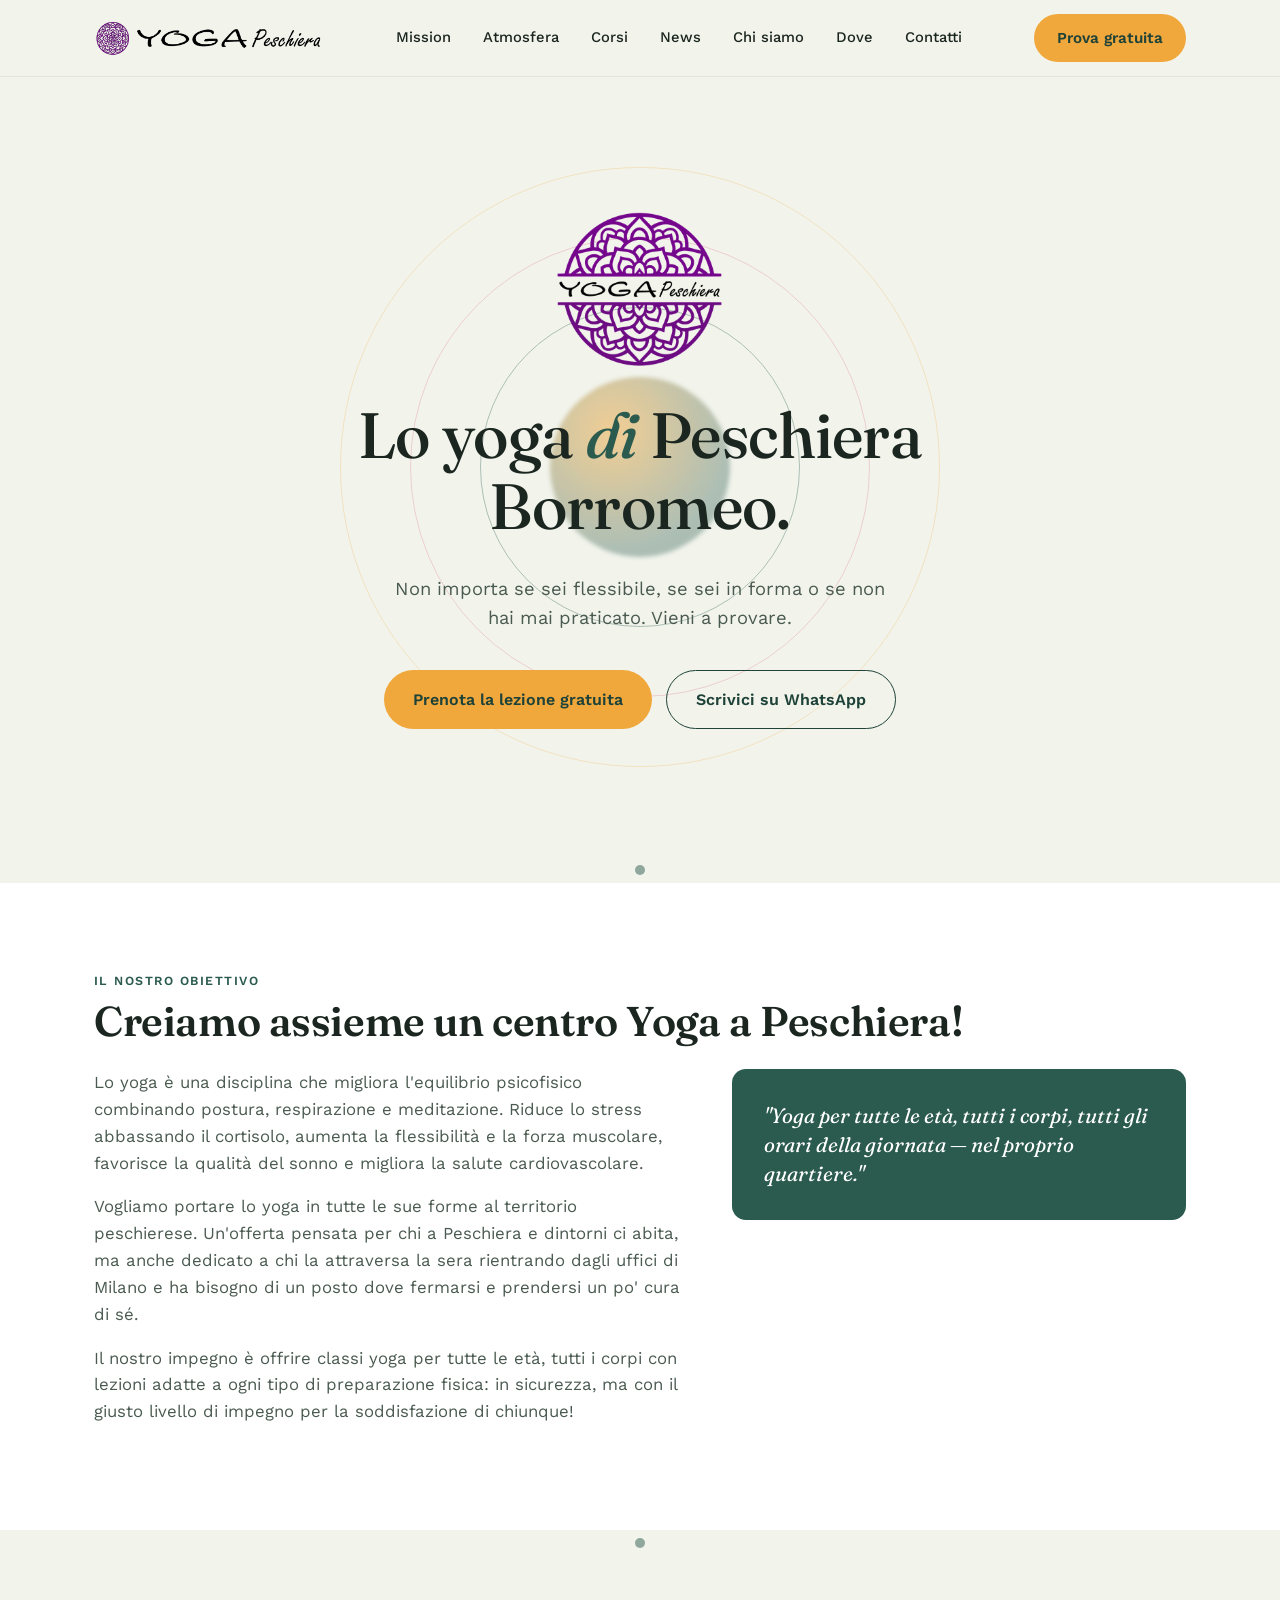
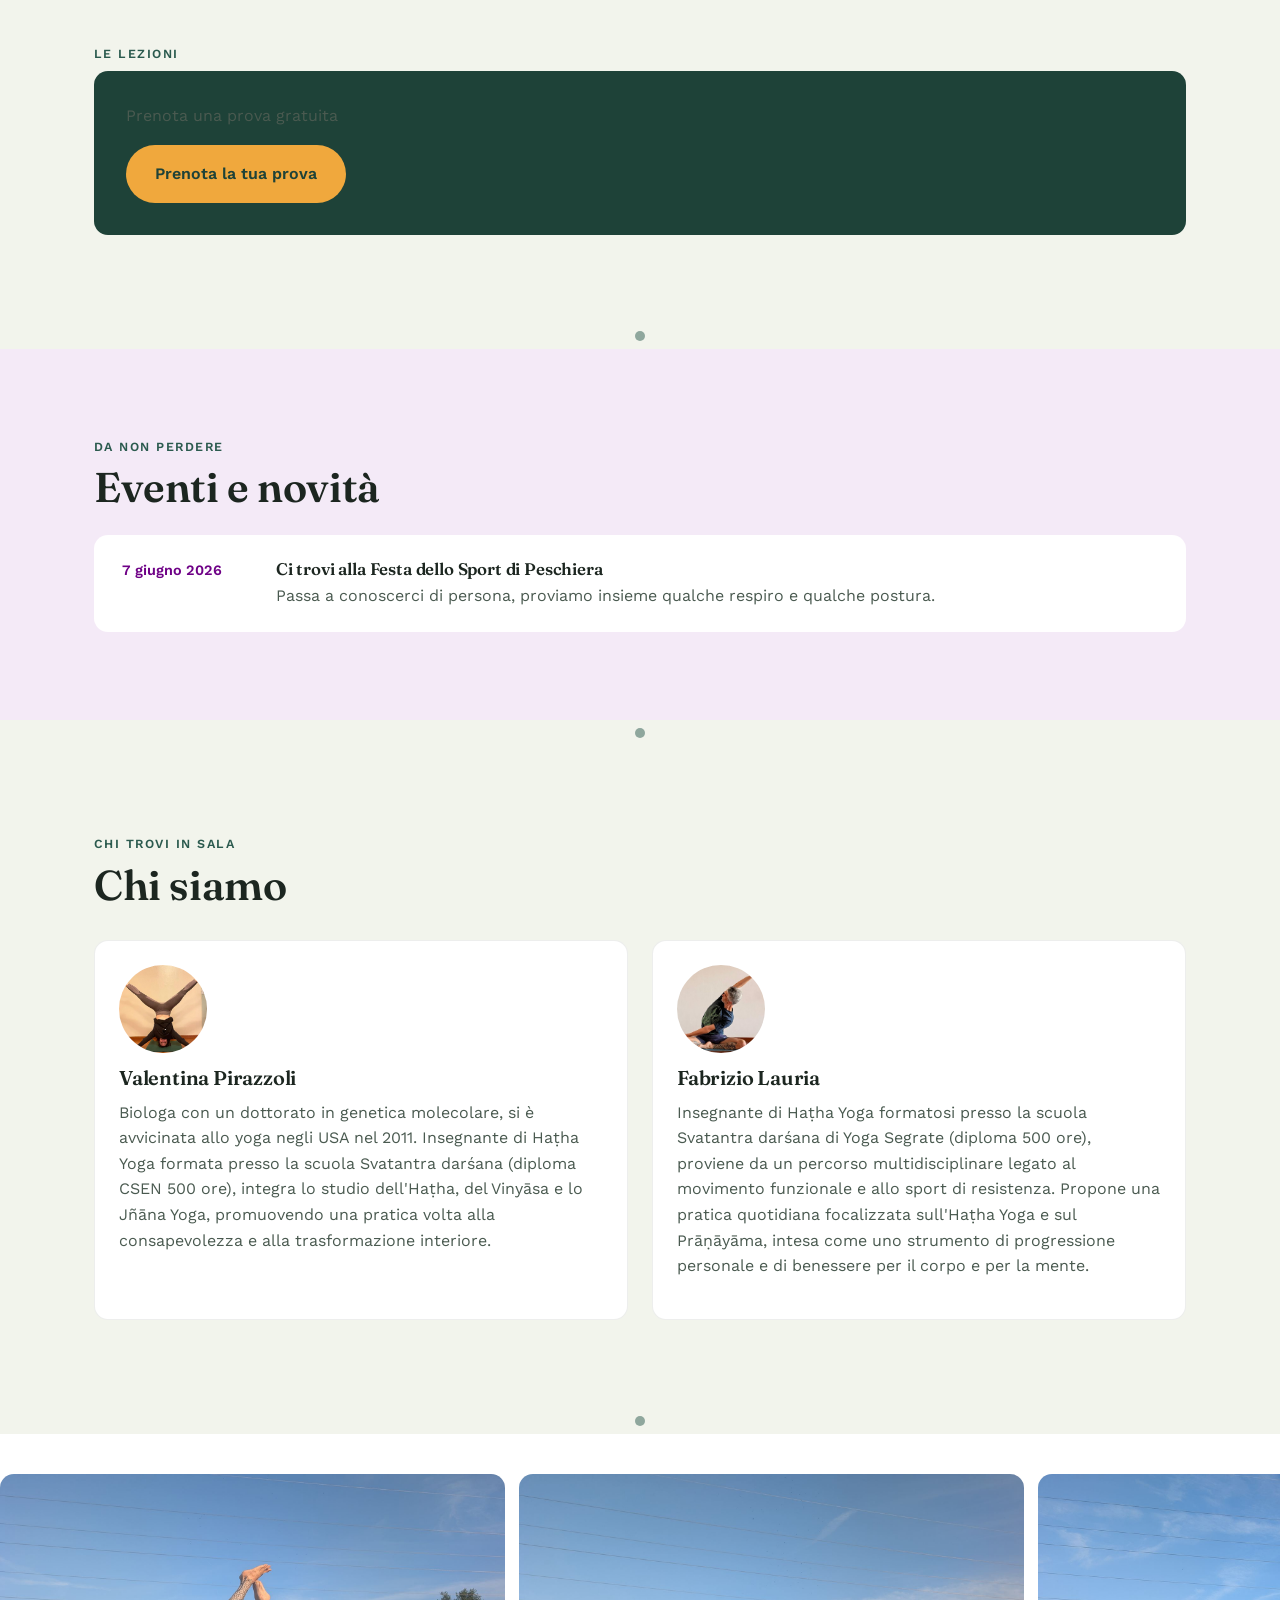
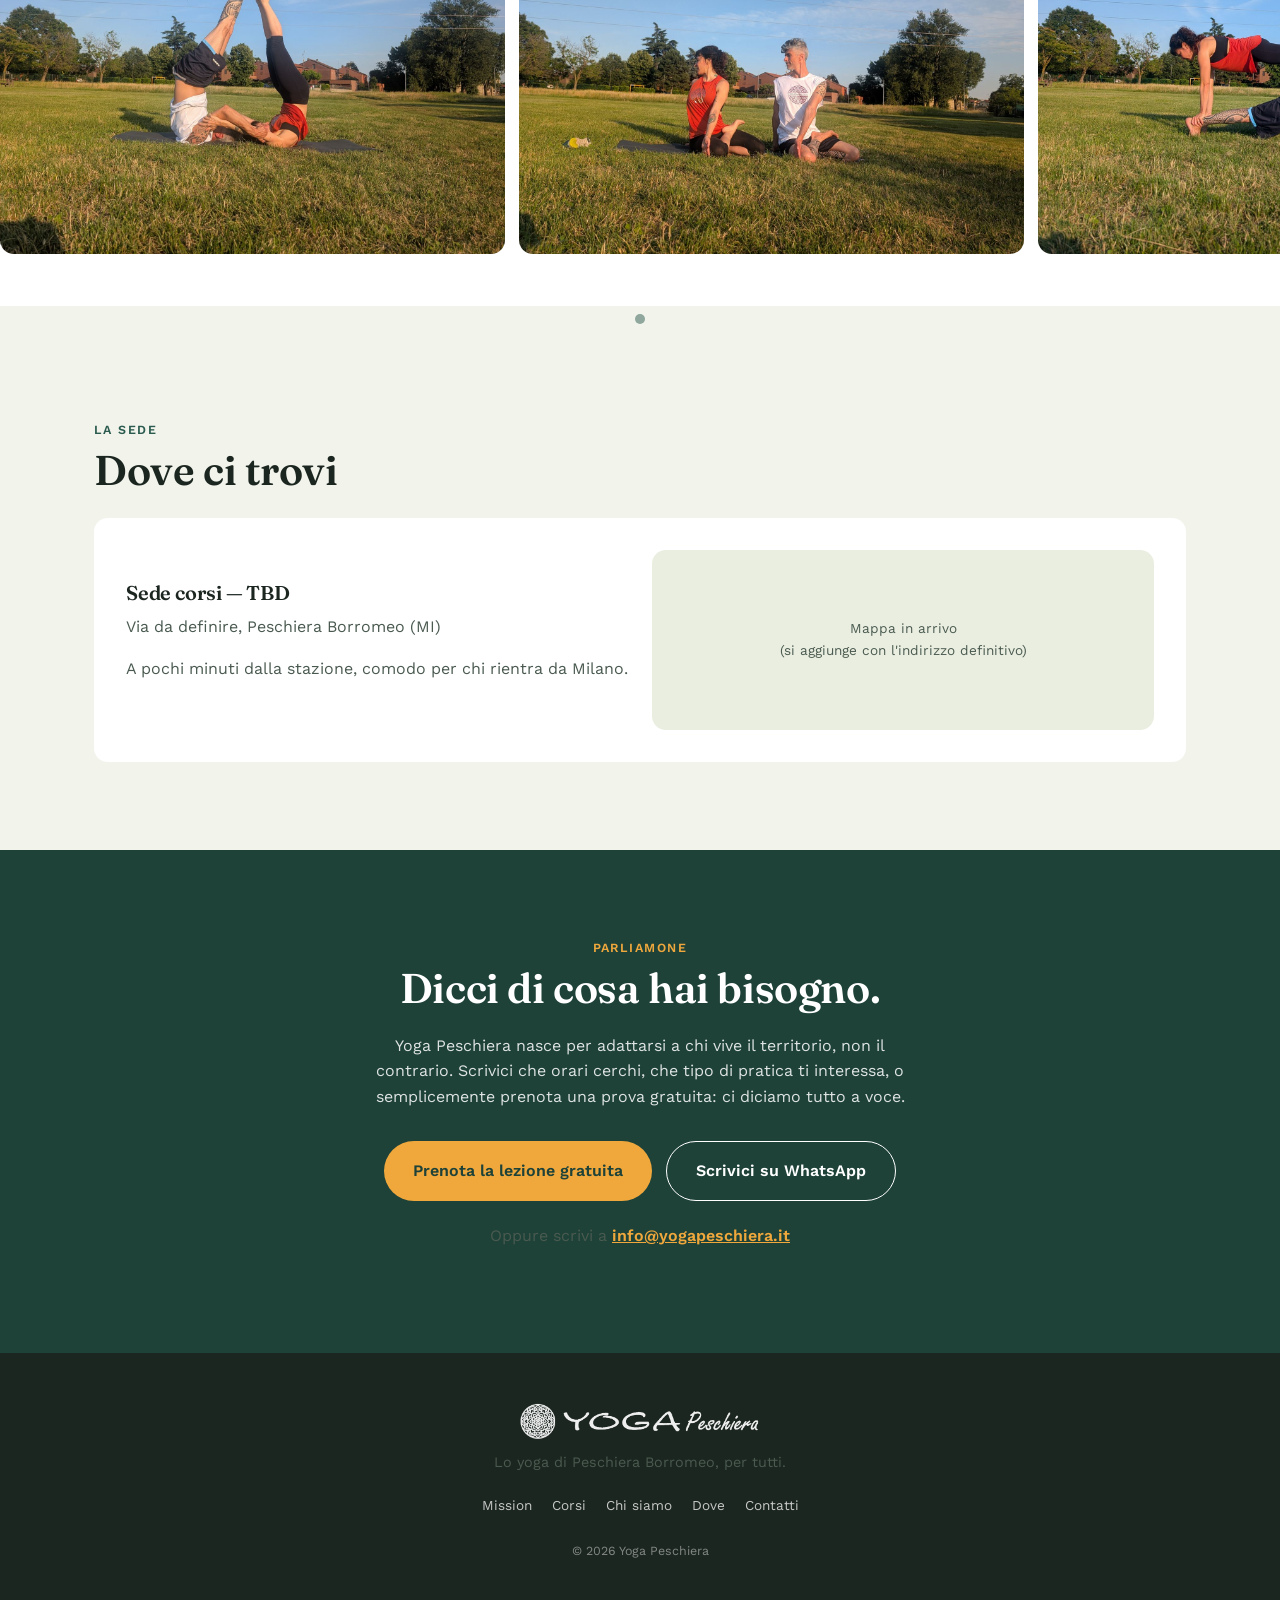
==== index.html @ f90da092 "Update index.html" ====
<!DOCTYPE html>
<html lang="it">
<head>
<meta charset="UTF-8">
<meta name="viewport" content="width=device-width, initial-scale=1.0">
<title>Yoga Peschiera — Lo yoga di Peschiera Borromeo</title>
<meta name="description" content="Corsi di yoga a Peschiera Borromeo per tutti: chi non ha mai praticato, chi rientra da Milano, chi cerca un centro yoga vero nel proprio quartiere.">
<link rel="preconnect" href="https://fonts.googleapis.com">
<link rel="preconnect" href="https://fonts.gstatic.com" crossorigin>
<link href="https://fonts.googleapis.com/css2?family=Fraunces:ital,opsz,wght@0,9..144,300;0,9..144,500;0,9..144,600;1,9..144,500&family=Work+Sans:wght@400;500;600;700&display=swap" rel="stylesheet">
<link rel="stylesheet" href="css/style.css">
<link rel="icon" type="image/png" href="images/brand/logo-mark.png">
</head>
<body>

<a class="skip-link" href="#main">Vai al contenuto</a>

<!-- ============ HEADER (fisso, non riordinabile) ============ -->
<header class="site-header" id="top">
  <div class="header-inner">
    <a href="#top" class="logo">
      <img src="images/brand/logo-orizzontale.png" alt="Yoga Peschiera">
    </a>

    <nav class="main-nav" id="main-nav">
      <a href="#mission">Mission</a>
      <a href="#atmosfera">Atmosfera</a>
      <a href="#corsi">Corsi</a>
      <a href="#news">News</a>
      <a href="#chi-siamo">Chi siamo</a>
      <a href="#dove">Dove</a>
      <a href="#contatti">Contatti</a>
    </nav>

    <div class="header-cta">
      <a href="#contatti" class="btn btn-primary">Prova gratuita</a>
    </div>

    <button class="nav-toggle" id="navToggle" aria-label="Apri il menu" aria-expanded="false">
      <span></span><span></span><span></span>
    </button>
  </div>
</header>

<!--
  Ogni <div class="module" data-section="..."> qui sotto è un blocco
  autonomo. js/main.js legge js/content.js -> sezioni[] e decide
  ORDINE e VISIBILITÀ di questi blocchi. Non serve spostare il codice
  a mano: si modifica solo l'elenco "sezioni" in content.js.
-->
<main id="main">

  <div class="module" data-section="banner">
    <div class="brand-banner">
      <img src="images/brand/logo-orizzontale.png" alt="Yoga Peschiera">
    </div>
  </div>

  <div class="module" data-section="hero">
    <section class="hero">
      <div class="hero-breath" aria-hidden="true">
        <div class="breath-ring ring-1"></div>
        <div class="breath-ring ring-2"></div>
        <div class="breath-ring ring-3"></div>
        <div class="breath-core"></div>
      </div>
      <div class="hero-content">
        <img class="hero-logo" src="images/brand/logo-mark.png" alt="Yoga Peschiera" width="90" height="90">
        <h1>Lo yoga <em>di</em> Peschiera Borromeo.</h1>
        <p class="hero-lead">
          Non importa se sei flessibile, se sei in forma o se non hai mai
          praticato. Vieni a provare.
        </p>
        <div class="hero-actions">
          <a href="#" class="btn btn-primary btn-lg" id="ctaPrenota">Prenota la lezione gratuita</a>
          <a href="#" class="btn btn-ghost btn-lg" id="ctaWhatsapp">Scrivici su WhatsApp</a>
        </div>
      </div>
    </section>
  </div>

  <div class="module" data-section="mission">
    <div class="divider module-divider" aria-hidden="true"><span class="divider-dot"></span></div>
    <section class="mission" id="mission">
      <div class="section-inner">
        <p class="eyebrow">Il nostro obiettivo</p>
        <h2>Creiamo assieme un centro Yoga a Peschiera!</h2>
        <div class="mission-grid">
          <div class="mission-text">
            <p>
              Lo yoga è una disciplina che migliora l'equilibrio psicofisico combinando postura, respirazione e meditazione. Riduce lo stress abbassando il cortisolo, aumenta la flessibilità e la forza muscolare, favorisce la qualità del sonno e migliora la salute cardiovascolare.
            </p>
            <p>
             Vogliamo portare lo yoga in tutte le sue forme al territorio peschierese. Un'offerta pensata per chi a Peschiera e dintorni ci abita, ma anche dedicato a chi la attraversa la sera rientrando dagli uffici di Milano e ha bisogno di un posto dove fermarsi e prendersi un po' cura di sé.
            </p>
            <p>
             Il nostro impegno è offrire classi yoga per tutte le età, tutti i corpi con lezioni adatte a ogni tipo di preparazione fisica: in sicurezza, ma con il giusto livello di impegno per la soddisfazione di chiunque!
            </p>
          </div>
          <div class="mission-highlight">
            <p class="mission-quote">
              "Yoga per tutte le età, tutti i corpi, tutti gli orari della
              giornata — nel proprio quartiere."
            </p>
          </div>
        </div>
      </div>
    </section>
  </div>

  <div class="module" data-section="corsi">
    <div class="divider module-divider" aria-hidden="true"><span class="divider-dot"></span></div>
    <section class="corsi" id="corsi">
      <div class="section-inner">
        <p class="eyebrow">Le lezioni</p>
        <div class="corsi-orari-list" id="corsiBlocchi"><!-- generato da js/main.js --></div>
        <div class="calendario-box">
          <p>Prenota una prova gratuita</p>
          <a href="#" class="btn btn-primary btn-lg" id="ctaPrenota3">Prenota la tua prova</a>
        </div>
      </div>
    </section>
  </div>

  <div class="module" data-section="news">
    <div class="divider module-divider" aria-hidden="true"><span class="divider-dot"></span></div>
    <section class="news" id="news">
      <div class="section-inner">
        <p class="eyebrow">Da non perdere</p>
        <h2>Eventi e novità</h2>
        <div class="news-list" id="newsList"><!-- generato da js/main.js --></div>
      </div>
    </section>
  </div>

  <div class="module" data-section="team">
    <div class="divider module-divider" aria-hidden="true"><span class="divider-dot"></span></div>
    <section class="team" id="chi-siamo">
      <div class="section-inner">
        <p class="eyebrow">Chi trovi in sala</p>
        <h2>Chi siamo</h2>
        <div class="team-grid" id="teamGrid"><!-- generato da js/main.js --></div>
      </div>
    </section>
  </div>

  <div class="module" data-section="atmosfera">
    <div class="divider module-divider" aria-hidden="true"><span class="divider-dot"></span></div>
    <section class="atmosfera" id="atmosfera">
      <div class="atmosfera-scroll">
        <img src="images/gallery/atmosfera-1.jpg" alt="Lezione di yoga di gruppo a Peschiera Borromeo">
        <img src="images/gallery/atmosfera-2.jpg" alt="Praticanti durante una posizione di yoga">
        <img src="images/gallery/atmosfera-3.jpg" alt="Gruppo di yoga durante la pratica">
        <img src="images/gallery/atmosfera-4.jpg" alt="Momento di pratica yoga di gruppo">
        <img src="images/gallery/atmosfera-5.jpg" alt="Lezione di yoga a Peschiera Borromeo">
      </div>
    </section>
  </div>

  <div class="module" data-section="dove">
    <div class="divider module-divider" aria-hidden="true"><span class="divider-dot"></span></div>
    <section class="dove" id="dove">
      <div class="section-inner">
        <p class="eyebrow">La sede</p>
        <h2>Dove ci trovi</h2>
        <div class="dove-box" id="doveBox"><!-- generato da js/main.js --></div>
      </div>
    </section>
  </div>

  <div class="module" data-section="contatti">
    <section class="contatti" id="contatti">
      <div class="section-inner">
        <p class="eyebrow">Parliamone</p>
        <h2>Dicci di cosa hai bisogno.</h2>
        <p class="contatti-lead">
          Yoga Peschiera nasce per adattarsi a chi vive il territorio, non il
          contrario. Scrivici che orari cerchi, che tipo di pratica ti
          interessa, o semplicemente prenota una prova gratuita: ci diciamo
          tutto a voce.
        </p>
        <div class="contatti-actions">
          <a href="#" class="btn btn-primary btn-lg" id="ctaPrenota2">Prenota la lezione gratuita</a>
          <a href="#" class="btn btn-outline btn-lg" id="ctaWhatsapp2">Scrivici su WhatsApp</a>
        </div>
        <p class="contatti-email">
          Oppure scrivi a <a id="ctaEmail" href="#">info@yogapeschiera.it</a>
        </p>
      </div>
    </section>
  </div>

</main>

<!-- ============ FOOTER (fisso, non riordinabile) ============ -->
<footer class="site-footer">
  <div class="footer-inner">
    <p class="footer-logo"><img src="images/brand/logo-orizzontale.png" alt="Yoga Peschiera"></p>
    <p class="footer-tagline">Lo yoga di Peschiera Borromeo, per tutti.</p>
    <nav class="footer-nav">
      <a href="#mission">Mission</a>
      <a href="#corsi">Corsi</a>
      <a href="#chi-siamo">Chi siamo</a>
      <a href="#dove">Dove</a>
      <a href="#contatti">Contatti</a>
    </nav>
    <p class="footer-copy">© <span id="footerYear"></span> Yoga Peschiera</p>
  </div>
</footer>

<script src="js/main.js"></script>
</body>
</html>
---- css/style.css ----
/* ============================================================
   YOGA PESCHIERA — STYLE
   ============================================================ */

:root{
  /* --- colori --- */
  --bg:            #F2F4EC;
  --bg-alt:        #EAEEE0;
  --ink:           #1C2620;
  --ink-soft:      #4A5A50;
  --teal:          #2B5A4E;
  --teal-dark:     #1E4238;
  --marigold:      #F0A83D;
  --marigold-dark: #D6912A;
  --violet:        #6E0086;   /* dal logo ufficiale */
  --violet-soft:   #F4EAF7;   /* tinta pallida per sfondi, non per campiture piene */
  --white:         #FFFFFF;

  /* --- tipografia --- */
  --font-display: "Fraunces", serif;
  --font-body: "Work Sans", system-ui, sans-serif;

  /* --- misure --- */
  --max-w: 1140px;
  --radius: 14px;
  --header-h: 76px;
}

*{ box-sizing: border-box; }
html{ scroll-behavior: smooth; scroll-padding-top: var(--header-h); }

body{
  margin:0;
  background: var(--bg);
  color: var(--ink);
  font-family: var(--font-body);
  font-size: 16px;
  line-height: 1.6;
  -webkit-font-smoothing: antialiased;
}

h1,h2,h3{
  font-family: var(--font-display);
  font-weight: 600;
  line-height: 1.12;
  margin: 0 0 .5em;
  letter-spacing: -0.01em;
}
h1{ font-size: clamp(2.4rem, 6vw, 4rem); font-weight: 500; }
h2{ font-size: clamp(1.8rem, 3.6vw, 2.6rem); }
h3{ font-size: 1.25rem; font-weight: 600; }
em{ font-style: italic; color: var(--teal); }

p{ margin: 0 0 1em; color: var(--ink-soft); }

a{ color: inherit; text-decoration: none; }

.skip-link{
  position:absolute; left:-999px; top:auto;
}
.skip-link:focus{
  left: 12px; top: 12px; background: var(--ink); color: var(--white);
  padding: 8px 14px; border-radius: 8px; z-index: 999;
}

img{ max-width:100%; display:block; }

.eyebrow{
  font-family: var(--font-body);
  text-transform: uppercase;
  letter-spacing: .12em;
  font-size: .78rem;
  font-weight: 600;
  color: var(--teal);
  margin: 0 0 .6em;
}

.section-inner{
  max-width: var(--max-w);
  margin: 0 auto;
  padding: 88px 24px;
}

/* ---------- BOTTONI ---------- */
.btn{
  display:inline-flex;
  align-items:center;
  justify-content:center;
  gap:.5em;
  padding: .8em 1.5em;
  border-radius: 999px;
  font-weight: 600;
  font-size: .95rem;
  transition: transform .15s ease, box-shadow .15s ease, background .15s ease, color .15s ease;
  white-space: nowrap;
}
.btn:focus-visible{
  outline: 3px solid var(--teal);
  outline-offset: 2px;
}
.btn-primary{
  background: var(--marigold);
  color: var(--teal-dark);
}
.btn-primary:hover{ background: var(--marigold-dark); transform: translateY(-1px); }
.btn-ghost{
  background: transparent;
  color: var(--teal-dark);
  border: 1.5px solid var(--teal-dark);
}
.btn-ghost:hover{ background: var(--teal-dark); color: var(--white); }
.btn-outline{
  background: transparent;
  color: var(--white);
  border: 1.5px solid var(--white);
}
.btn-outline:hover{ background: var(--white); color: var(--teal-dark); }
.btn-lg{ padding: 1em 1.8em; font-size: 1rem; }

/* ---------- HEADER ---------- */
.site-header{
  position: sticky;
  top: 0;
  z-index: 100;
  background: rgba(242,244,236,0.9);
  backdrop-filter: blur(8px);
  border-bottom: 1px solid rgba(28,38,32,0.08);
}
.header-inner{
  max-width: var(--max-w);
  margin: 0 auto;
  height: var(--header-h);
  padding: 0 24px;
  display:flex;
  align-items:center;
  justify-content: space-between;
  gap: 24px;
}
.logo{
  display:flex;
  align-items:center;
  white-space: nowrap;
  flex-shrink: 0;
}
.logo img{
  height: auto;
  width: clamp(100px, 20vw, 230px);
  display:block;
}

.main-nav{
  display:flex;
  gap: 28px;
  flex: 1;
  justify-content: center;
}
.main-nav a{
  font-size: .92rem;
  font-weight: 500;
  color: var(--ink);
  position: relative;
  padding: 6px 2px;
}
.main-nav a:hover{ color: var(--teal-dark); }

.nav-toggle{
  display:none;
  background:none;
  border:none;
  cursor:pointer;
  width: 40px; height: 40px;
  flex-direction: column;
  align-items:center;
  justify-content:center;
  gap: 5px;
}
.nav-toggle span{
  width: 22px; height: 2px; background: var(--ink);
  border-radius: 2px;
  transition: transform .2s ease, opacity .2s ease;
}

/* ---------- BANNER LOGO ---------- */
.brand-banner{
  display:flex;
  justify-content:center;
  padding: 36px 24px 8px;
}
.brand-banner img{
  height: 144px;
  width: auto;
}
@media (max-width: 600px){
  .brand-banner img{ height: 96px; }
  .brand-banner{ padding: 24px 20px 4px; }
}

/* ---------- HERO ---------- */
.hero{
  position: relative;
  min-height: min(88vh, 780px);
  display:flex;
  align-items:center;
  justify-content:center;
  padding: 64px 24px;
  overflow: hidden;
  text-align:center;
}
.hero-content{ position: relative; z-index: 2; max-width: 720px; }
.hero-logo{
  width: 170px;
  height: 170px;
  object-fit: contain;
  margin: 0 auto 24px;
  display: block;
}
.hero-lead{
  font-size: 1.15rem;
  max-width: 46ch;
  margin: 0 auto 2em;
}
.hero-actions{
  display:flex;
  gap: 14px;
  justify-content:center;
  flex-wrap: wrap;
}

/* cerchio del respiro — elemento firma */
.hero-breath{
  position:absolute;
  inset:0;
  display:flex;
  align-items:center;
  justify-content:center;
  z-index: 1;
  pointer-events:none;
}
.breath-ring{
  position:absolute;
  border-radius:50%;
  border: 1.5px solid rgba(43,90,78,0.35);
  animation: breathe 5.4s ease-in-out infinite;
}
.ring-1{ width: 320px; height:320px; animation-delay: 0s; }
.ring-2{ width: 460px; height:460px; border-color: rgba(214,68,107,0.22); animation-delay: .3s; }
.ring-3{ width: 600px; height:600px; border-color: rgba(240,168,61,0.25); animation-delay: .6s; }
.breath-core{
  width: 180px; height: 180px;
  border-radius: 50%;
  background: radial-gradient(circle at 35% 30%, rgba(240,168,61,0.5), rgba(43,90,78,0.35) 70%);
  filter: blur(2px);
  animation: breathe-core 5.4s ease-in-out infinite;
}

@keyframes breathe{
  0%, 100% { transform: scale(0.85); opacity: .35; }
  50%      { transform: scale(1.05); opacity: .8; }
}
@keyframes breathe-core{
  0%, 100% { transform: scale(0.8); }
  50%      { transform: scale(1.08); }
}
@media (prefers-reduced-motion: reduce){
  .breath-ring, .breath-core{ animation: none; }
}

/* ---------- DIVIDER (motivo respiro ripetuto) ---------- */
.divider{
  display:flex;
  justify-content:center;
  padding: 8px 0;
}
.divider-dot{
  width: 10px; height:10px;
  border-radius:50%;
  background: var(--teal);
  opacity:.5;
  animation: breathe-core 5.4s ease-in-out infinite;
}
@media (prefers-reduced-motion: reduce){ .divider-dot{ animation:none; } }

/* ---------- MISSION ---------- */
.mission{ background: var(--white); }
.mission-grid{
  display:grid;
  grid-template-columns: 1.3fr 1fr;
  gap: 48px;
  align-items:start;
  margin-top: 24px;
}
.mission-text p{ font-size: 1.05rem; }
.mission-highlight{
  background: var(--teal);
  border-radius: var(--radius);
  padding: 32px;
  display:flex;
  align-items:center;
}
.mission-quote{
  font-family: var(--font-display);
  font-style: italic;
  color: var(--white);
  font-size: 1.3rem;
  line-height: 1.4;
  margin:0;
}

/* ---------- ATMOSFERA (galleria foto a scorrimento orizzontale) ---------- */
.atmosfera{ background: var(--white); padding: 40px 0; }
.atmosfera-scroll{
  display: flex;
  gap: 14px;
  overflow-x: auto;
  scroll-snap-type: x mandatory;
  -webkit-overflow-scrolling: touch;
  padding: 0 24px 12px;
  scrollbar-width: thin;
  scrollbar-color: var(--teal) transparent;
}
.atmosfera-scroll::-webkit-scrollbar{ height: 6px; }
.atmosfera-scroll::-webkit-scrollbar-thumb{ background: rgba(43,90,78,0.35); border-radius: 999px; }
.atmosfera-scroll::-webkit-scrollbar-track{ background: transparent; }
.atmosfera-scroll img{
  flex: 0 0 auto;
  scroll-snap-align: start;
  height: 380px;
  width: auto;
  object-fit: cover;
  border-radius: var(--radius);
}

/* ---------- CORSI ---------- */
.corsi-grid{
  display:grid;
  grid-template-columns: repeat(2, 1fr);
  gap: 20px;
  margin: 32px 0 48px;
}
.corso-card{
  background: var(--white);
  border-radius: var(--radius);
  padding: 26px;
  border: 1px solid rgba(28,38,32,0.08);
}
.corso-card .livello{
  display:inline-block;
  font-size: .75rem;
  font-weight: 600;
  color: var(--violet);
  text-transform: uppercase;
  letter-spacing: .06em;
  margin-bottom: .5em;
}
.corso-card h3{ margin-bottom:.35em; }
.corso-card p{ margin:0; font-size: .95rem; }

.calendario-box{
  background: var(--teal-dark);
  color: var(--white);
  border-radius: var(--radius);
  padding: 32px;
}
.calendario-box h3{ color: var(--white); }
.calendario-box .tbd-note{
  color: rgba(255,255,255,0.75);
  font-size: .92rem;
  margin-bottom: 1.2em;
}
.calendario-table{
  width:100%;
  border-collapse: collapse;
  font-size: .95rem;
}
.calendario-table th, .calendario-table td{
  text-align:left;
  padding: 10px 12px;
  border-bottom: 1px solid rgba(255,255,255,0.15);
}
.calendario-table th{
  font-weight: 600;
  color: rgba(255,255,255,0.75);
  font-size: .8rem;
  text-transform: uppercase;
  letter-spacing: .05em;
}

/* ---------- NEWS ---------- */
.news{ background: var(--violet-soft); }
.news-list{ display:flex; flex-direction: column; gap: 16px; margin-top: 24px; }
.news-item{
  background: var(--white);
  border-radius: var(--radius);
  padding: 24px 28px;
  display:flex;
  gap: 24px;
  align-items:baseline;
  flex-wrap: wrap;
}
.news-item .news-date{
  font-weight:600;
  color: var(--violet);
  min-width: 130px;
  font-size: .9rem;
}
.news-item h3{ margin: 0 0 .25em; font-size:1.05rem; }
.news-item p{ margin:0; }

/* ---------- TEAM ---------- */
.team-grid{
  display:grid;
  grid-template-columns: repeat(auto-fit, minmax(220px, 1fr));
  gap: 24px;
  margin-top: 32px;
}
.team-card{
  background: var(--white);
  border-radius: var(--radius);
  padding: 24px;
  border: 1px solid rgba(28,38,32,0.08);
}
.team-avatar{
  width: 88px; height:88px;
  border-radius: 50%;
  object-fit: cover;
  background: linear-gradient(135deg, var(--marigold), var(--violet));
  margin-bottom: 14px;
  display:block;
}
.team-card .ruolo{
  font-size: .8rem;
  color: var(--teal);
  font-weight:600;
  text-transform: uppercase;
  letter-spacing: .05em;
}

/* ---------- DOVE ---------- */
.dove-box{
  background: var(--white);
  border-radius: var(--radius);
  padding: 32px;
  margin-top: 24px;
  display:grid;
  grid-template-columns: 1fr 1fr;
  gap: 24px;
  align-items:center;
}
.dove-box .map-placeholder{
  background: var(--bg-alt);
  border-radius: var(--radius);
  min-height: 180px;
  display:flex;
  align-items:center;
  justify-content:center;
  color: var(--ink-soft);
  font-size: .85rem;
  text-align:center;
  padding: 16px;
}

/* ---------- CONTATTI ---------- */
.contatti{
  background: var(--teal-dark);
  color: var(--white);
  text-align:center;
}
.contatti .eyebrow{ color: var(--marigold); }
.contatti h2{ color: var(--white); }
.contatti-lead{
  color: rgba(255,255,255,0.85);
  max-width: 56ch;
  margin: 0 auto 2em;
}
.contatti-actions{
  display:flex; gap:14px; justify-content:center; flex-wrap:wrap;
  margin-bottom: 1.4em;
}
.contatti-email a{
  color: var(--marigold);
  font-weight:600;
  text-decoration: underline;
}

/* ---------- FOOTER ---------- */
.site-footer{ background: var(--ink); color: rgba(255,255,255,0.7); }
.footer-inner{
  max-width: var(--max-w);
  margin:0 auto;
  padding: 48px 24px;
  text-align:center;
}
.footer-logo{
  display:flex;
  justify-content:center;
  margin-bottom: .6em;
}
.footer-logo img{
  height: 40px;
  width:auto;
  filter: brightness(0) invert(1); /* logo in bianco sul footer scuro */
  opacity: .92;
}
.footer-tagline{ font-size: .9rem; margin-bottom: 1.5em; }
.footer-nav{ display:flex; gap:20px; justify-content:center; flex-wrap:wrap; margin-bottom: 1.5em; }
.footer-nav a{ font-size: .85rem; color: rgba(255,255,255,0.75); }
.footer-nav a:hover{ color: var(--white); }
.footer-copy{ font-size: .78rem; margin:0; color: rgba(255,255,255,0.45); }

/* ============================================================
   RESPONSIVE
   ============================================================ */
@media (max-width: 900px){
  .mission-grid{ grid-template-columns: 1fr; }
  .corsi-grid{ grid-template-columns: 1fr; }
  .dove-box{ grid-template-columns: 1fr; }
}

@media (max-width: 760px){
  .main-nav{ display:none; }
  .header-inner{ gap: 12px; padding: 0 16px; }
  .header-cta .btn{ padding: .55em .95em; font-size: .8rem; }
  .nav-toggle{ display:flex; width: 36px; height: 36px; }

  .site-header.nav-open .main-nav{
    display:flex;
    position:absolute;
    top: var(--header-h);
    left:0; right:0;
    background: var(--bg);
    flex-direction: column;
    padding: 16px 24px 24px;
    gap: 14px;
    border-bottom: 1px solid rgba(28,38,32,0.08);
  }

  .atmosfera-scroll{ padding: 0 20px 10px; gap: 10px; }
  .atmosfera-scroll img{ height: 240px; }

  .hero{ min-height: 92vh; padding: 48px 20px; }
  .hero-logo{ width: 110px; height: 110px; margin-bottom: 16px; }
  .breath-ring, .breath-core{ transform: scale(0.7); }
  .ring-3{ width: 420px; height:420px; }
  .ring-2{ width: 340px; height:340px; }
  .ring-1{ width: 240px; height:240px; }

  .section-inner{ padding: 56px 20px; }
  .news-item{ flex-direction: column; gap: 6px; }
  .news-item .news-date{ min-width: unset; }
}
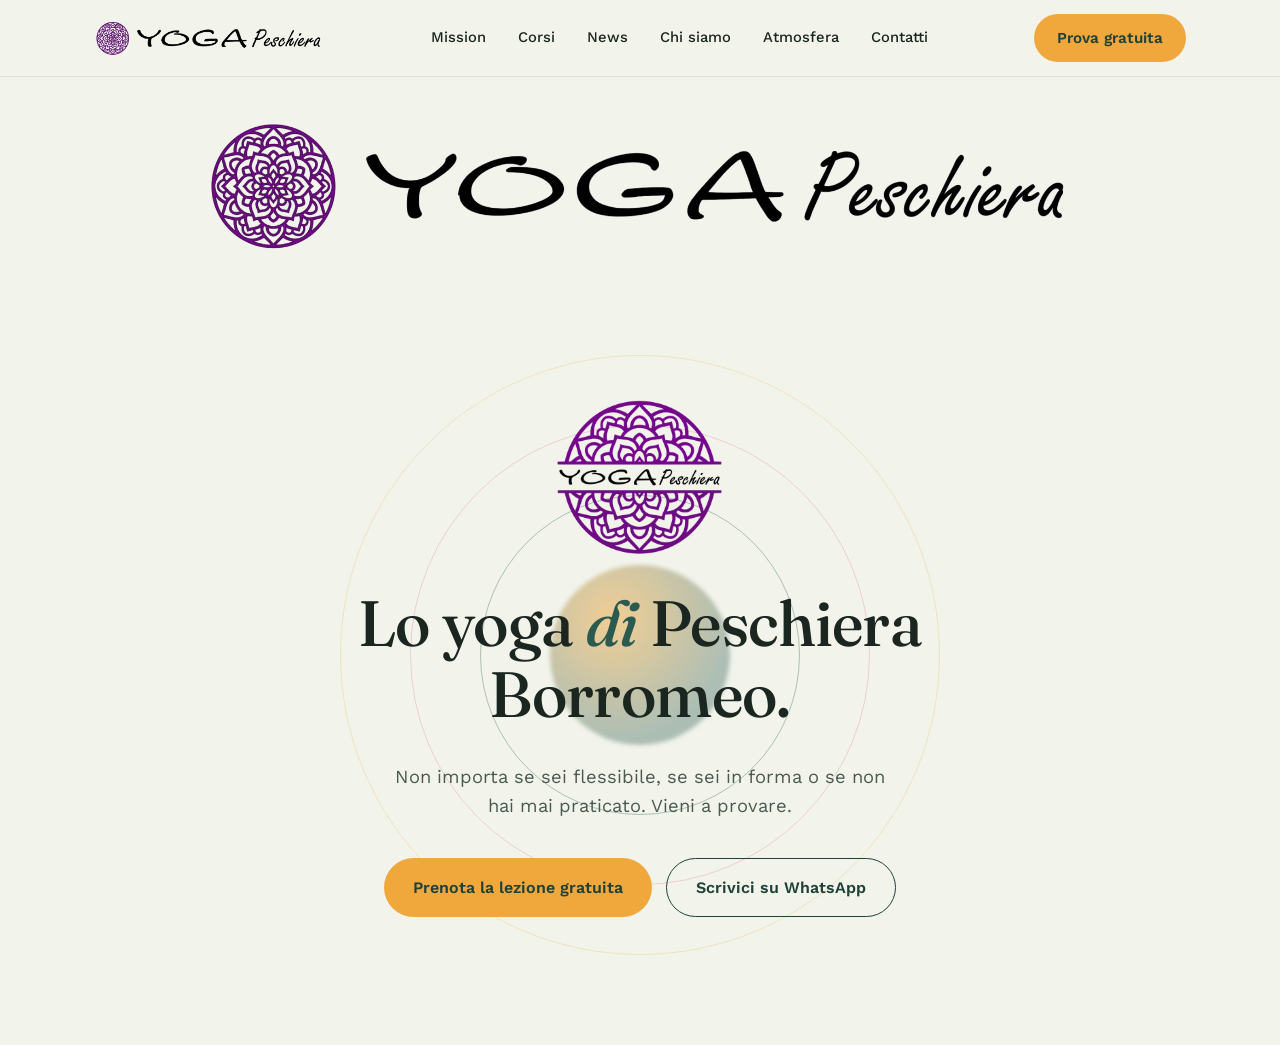
==== commit 314431cb: "Update index.html" ====
--- a/index.html
+++ b/index.html
@@ -24,11 +24,10 @@
 
     <nav class="main-nav" id="main-nav">
       <a href="#mission">Mission</a>
-      <a href="#atmosfera">Atmosfera</a>
       <a href="#corsi">Corsi</a>
       <a href="#news">News</a>
       <a href="#chi-siamo">Chi siamo</a>
-      <a href="#dove">Dove</a>
+      <a href="#atmosfera">Atmosfera</a>
       <a href="#contatti">Contatti</a>
     </nav>
 
@@ -79,135 +78,4 @@
     </section>
   </div>
 
-  <div class="module" data-section="mission">
-    <div class="divider module-divider" aria-hidden="true"><span class="divider-dot"></span></div>
-    <section class="mission" id="mission">
-      <div class="section-inner">
-        <p class="eyebrow">Il nostro obiettivo</p>
-        <h2>Creiamo assieme un centro Yoga a Peschiera!</h2>
-        <div class="mission-grid">
-          <div class="mission-text">
-            <p>
-              Lo yoga è una disciplina che migliora l'equilibrio psicofisico combinando postura, respirazione e meditazione. Riduce lo stress abbassando il cortisolo, aumenta la flessibilità e la forza muscolare, favorisce la qualità del sonno e migliora la salute cardiovascolare.
-            </p>
-            <p>
-             Vogliamo portare lo yoga in tutte le sue forme al territorio peschierese. Un'offerta pensata per chi a Peschiera e dintorni ci abita, ma anche dedicato a chi la attraversa la sera rientrando dagli uffici di Milano e ha bisogno di un posto dove fermarsi e prendersi un po' cura di sé.
-            </p>
-            <p>
-             Il nostro impegno è offrire classi yoga per tutte le età, tutti i corpi con lezioni adatte a ogni tipo di preparazione fisica: in sicurezza, ma con il giusto livello di impegno per la soddisfazione di chiunque!
-            </p>
-          </div>
-          <div class="mission-highlight">
-            <p class="mission-quote">
-              "Yoga per tutte le età, tutti i corpi, tutti gli orari della
-              giornata — nel proprio quartiere."
-            </p>
-          </div>
-        </div>
-      </div>
-    </section>
-  </div>
-
-  <div class="module" data-section="corsi">
-    <div class="divider module-divider" aria-hidden="true"><span class="divider-dot"></span></div>
-    <section class="corsi" id="corsi">
-      <div class="section-inner">
-        <p class="eyebrow">Le lezioni</p>
-        <div class="corsi-orari-list" id="corsiBlocchi"><!-- generato da js/main.js --></div>
-        <div class="calendario-box">
-          <p>Prenota una prova gratuita</p>
-          <a href="#" class="btn btn-primary btn-lg" id="ctaPrenota3">Prenota la tua prova</a>
-        </div>
-      </div>
-    </section>
-  </div>
-
-  <div class="module" data-section="news">
-    <div class="divider module-divider" aria-hidden="true"><span class="divider-dot"></span></div>
-    <section class="news" id="news">
-      <div class="section-inner">
-        <p class="eyebrow">Da non perdere</p>
-        <h2>Eventi e novità</h2>
-        <div class="news-list" id="newsList"><!-- generato da js/main.js --></div>
-      </div>
-    </section>
-  </div>
-
-  <div class="module" data-section="team">
-    <div class="divider module-divider" aria-hidden="true"><span class="divider-dot"></span></div>
-    <section class="team" id="chi-siamo">
-      <div class="section-inner">
-        <p class="eyebrow">Chi trovi in sala</p>
-        <h2>Chi siamo</h2>
-        <div class="team-grid" id="teamGrid"><!-- generato da js/main.js --></div>
-      </div>
-    </section>
-  </div>
-
-  <div class="module" data-section="atmosfera">
-    <div class="divider module-divider" aria-hidden="true"><span class="divider-dot"></span></div>
-    <section class="atmosfera" id="atmosfera">
-      <div class="atmosfera-scroll">
-        <img src="images/gallery/atmosfera-1.jpg" alt="Lezione di yoga di gruppo a Peschiera Borromeo">
-        <img src="images/gallery/atmosfera-2.jpg" alt="Praticanti durante una posizione di yoga">
-        <img src="images/gallery/atmosfera-3.jpg" alt="Gruppo di yoga durante la pratica">
-        <img src="images/gallery/atmosfera-4.jpg" alt="Momento di pratica yoga di gruppo">
-        <img src="images/gallery/atmosfera-5.jpg" alt="Lezione di yoga a Peschiera Borromeo">
-      </div>
-    </section>
-  </div>
-
-  <div class="module" data-section="dove">
-    <div class="divider module-divider" aria-hidden="true"><span class="divider-dot"></span></div>
-    <section class="dove" id="dove">
-      <div class="section-inner">
-        <p class="eyebrow">La sede</p>
-        <h2>Dove ci trovi</h2>
-        <div class="dove-box" id="doveBox"><!-- generato da js/main.js --></div>
-      </div>
-    </section>
-  </div>
-
-  <div class="module" data-section="contatti">
-    <section class="contatti" id="contatti">
-      <div class="section-inner">
-        <p class="eyebrow">Parliamone</p>
-        <h2>Dicci di cosa hai bisogno.</h2>
-        <p class="contatti-lead">
-          Yoga Peschiera nasce per adattarsi a chi vive il territorio, non il
-          contrario. Scrivici che orari cerchi, che tipo di pratica ti
-          interessa, o semplicemente prenota una prova gratuita: ci diciamo
-          tutto a voce.
-        </p>
-        <div class="contatti-actions">
-          <a href="#" class="btn btn-primary btn-lg" id="ctaPrenota2">Prenota la lezione gratuita</a>
-          <a href="#" class="btn btn-outline btn-lg" id="ctaWhatsapp2">Scrivici su WhatsApp</a>
-        </div>
-        <p class="contatti-email">
-          Oppure scrivi a <a id="ctaEmail" href="#">info@yogapeschiera.it</a>
-        </p>
-      </div>
-    </section>
-  </div>
-
-</main>
-
-<!-- ============ FOOTER (fisso, non riordinabile) ============ -->
-<footer class="site-footer">
-  <div class="footer-inner">
-    <p class="footer-logo"><img src="images/brand/logo-orizzontale.png" alt="Yoga Peschiera"></p>
-    <p class="footer-tagline">Lo yoga di Peschiera Borromeo, per tutti.</p>
-    <nav class="footer-nav">
-      <a href="#mission">Mission</a>
-      <a href="#corsi">Corsi</a>
-      <a href="#chi-siamo">Chi siamo</a>
-      <a href="#dove">Dove</a>
-      <a href="#contatti">Contatti</a>
-    </nav>
-    <p class="footer-copy">© <span id="footerYear"></span> Yoga Peschiera</p>
-  </div>
-</footer>
-
-<script src="js/main.js"></script>
-</body>
-</html>
+  <div class="module"
--- a/css/style.css
+++ b/css/style.css
@@ -330,59 +330,30 @@
   border-radius: var(--radius);
 }
 
-/* ---------- CORSI ---------- */
-.corsi-grid{
-  display:grid;
-  grid-template-columns: repeat(2, 1fr);
+/* ---------- CORSI (blocchi orario + calendario) ---------- */
+.corsi-orari-list{
+  display: flex;
+  flex-direction: column;
   gap: 20px;
-  margin: 32px 0 48px;
-}
-.corso-card{
-  background: var(--white);
-  border-radius: var(--radius);
-  padding: 26px;
-  border: 1px solid rgba(28,38,32,0.08);
-}
-.corso-card .livello{
-  display:inline-block;
-  font-size: .75rem;
-  font-weight: 600;
-  color: var(--violet);
-  text-transform: uppercase;
-  letter-spacing: .06em;
-  margin-bottom: .5em;
-}
-.corso-card h3{ margin-bottom:.35em; }
-.corso-card p{ margin:0; font-size: .95rem; }
+  margin: 24px 0 32px;
+}
 
 .calendario-box{
   background: var(--teal-dark);
   color: var(--white);
   border-radius: var(--radius);
   padding: 32px;
-}
-.calendario-box h3{ color: var(--white); }
-.calendario-box .tbd-note{
-  color: rgba(255,255,255,0.75);
-  font-size: .92rem;
-  margin-bottom: 1.2em;
-}
-.calendario-table{
-  width:100%;
-  border-collapse: collapse;
-  font-size: .95rem;
-}
-.calendario-table th, .calendario-table td{
-  text-align:left;
-  padding: 10px 12px;
-  border-bottom: 1px solid rgba(255,255,255,0.15);
-}
-.calendario-table th{
+  text-align: center;
+  display: flex;
+  flex-direction: column;
+  align-items: center;
+  gap: 16px;
+}
+.calendario-box p{
+  color: rgba(255,255,255,0.9);
+  font-size: 1.1rem;
   font-weight: 600;
-  color: rgba(255,255,255,0.75);
-  font-size: .8rem;
-  text-transform: uppercase;
-  letter-spacing: .05em;
+  margin: 0;
 }
 
 /* ---------- NEWS ---------- */
@@ -512,7 +483,6 @@
    ============================================================ */
 @media (max-width: 900px){
   .mission-grid{ grid-template-columns: 1fr; }
-  .corsi-grid{ grid-template-columns: 1fr; }
   .dove-box{ grid-template-columns: 1fr; }
 }
 
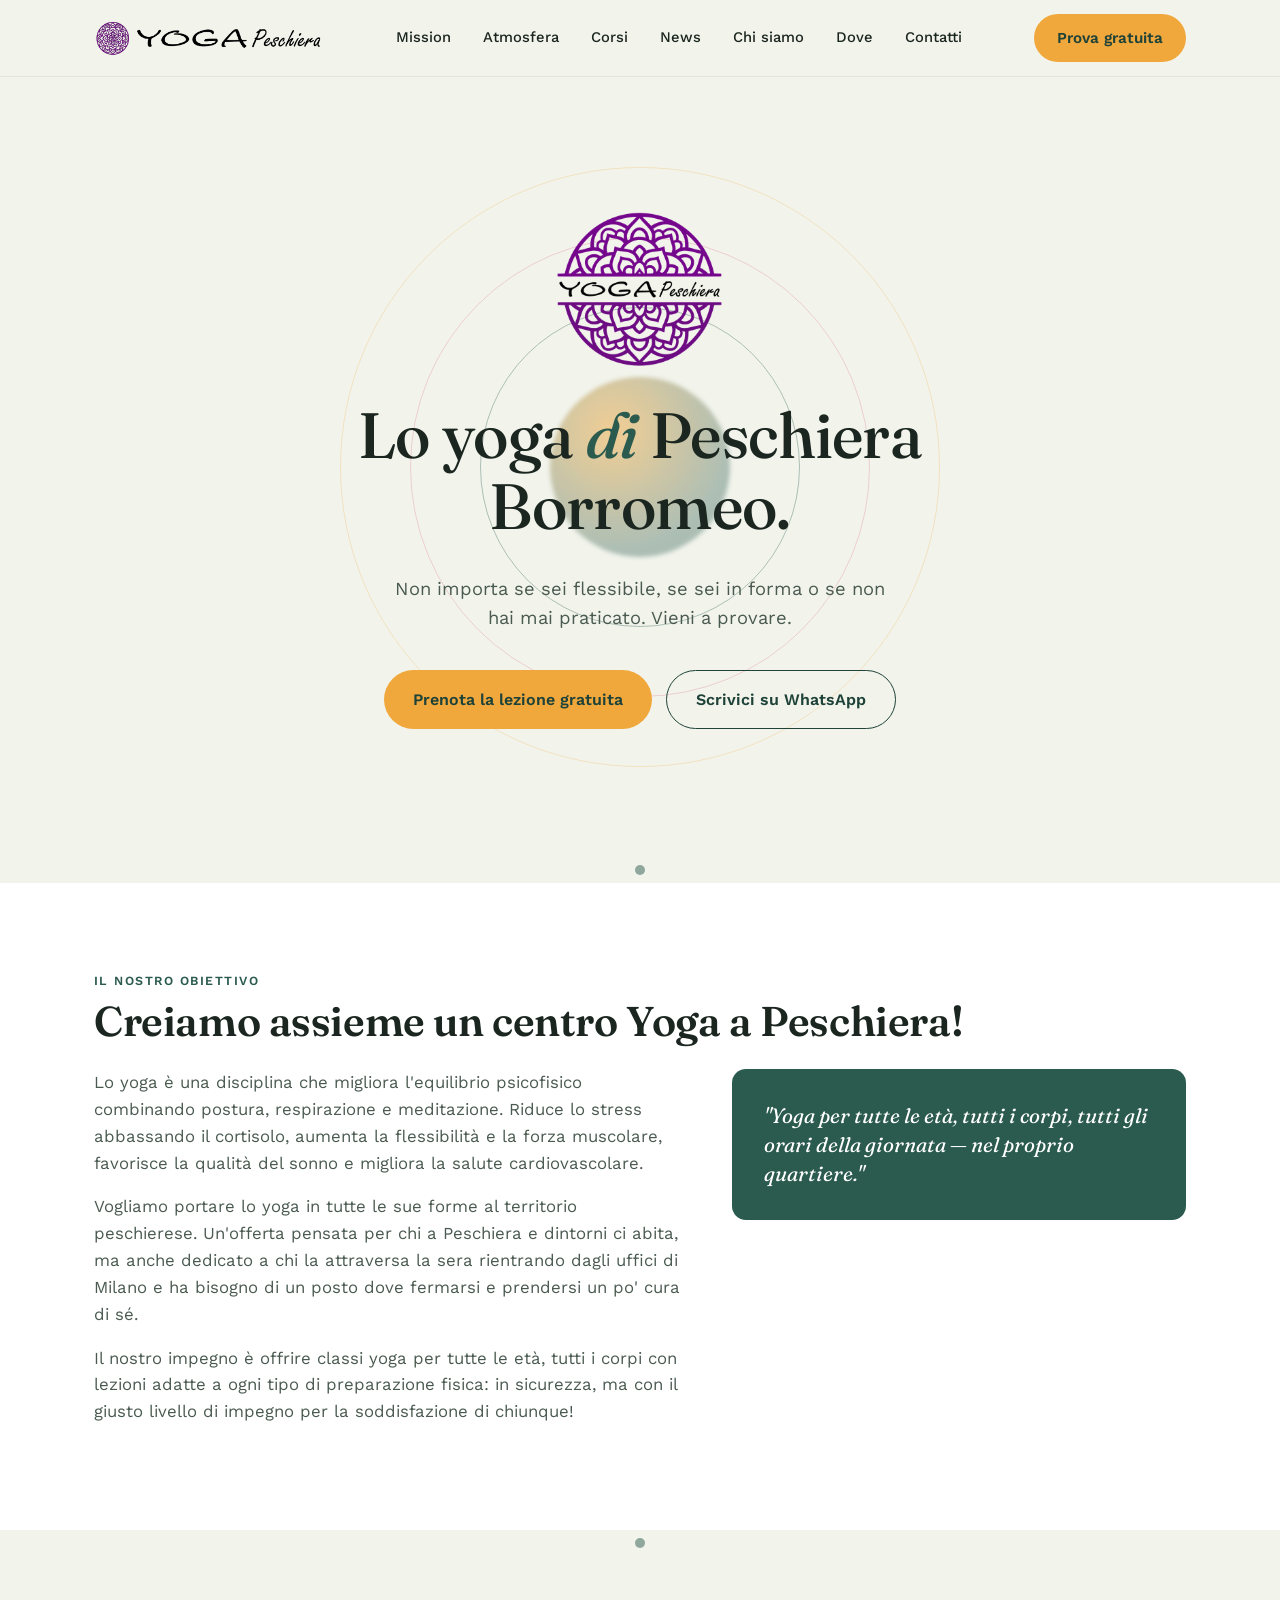
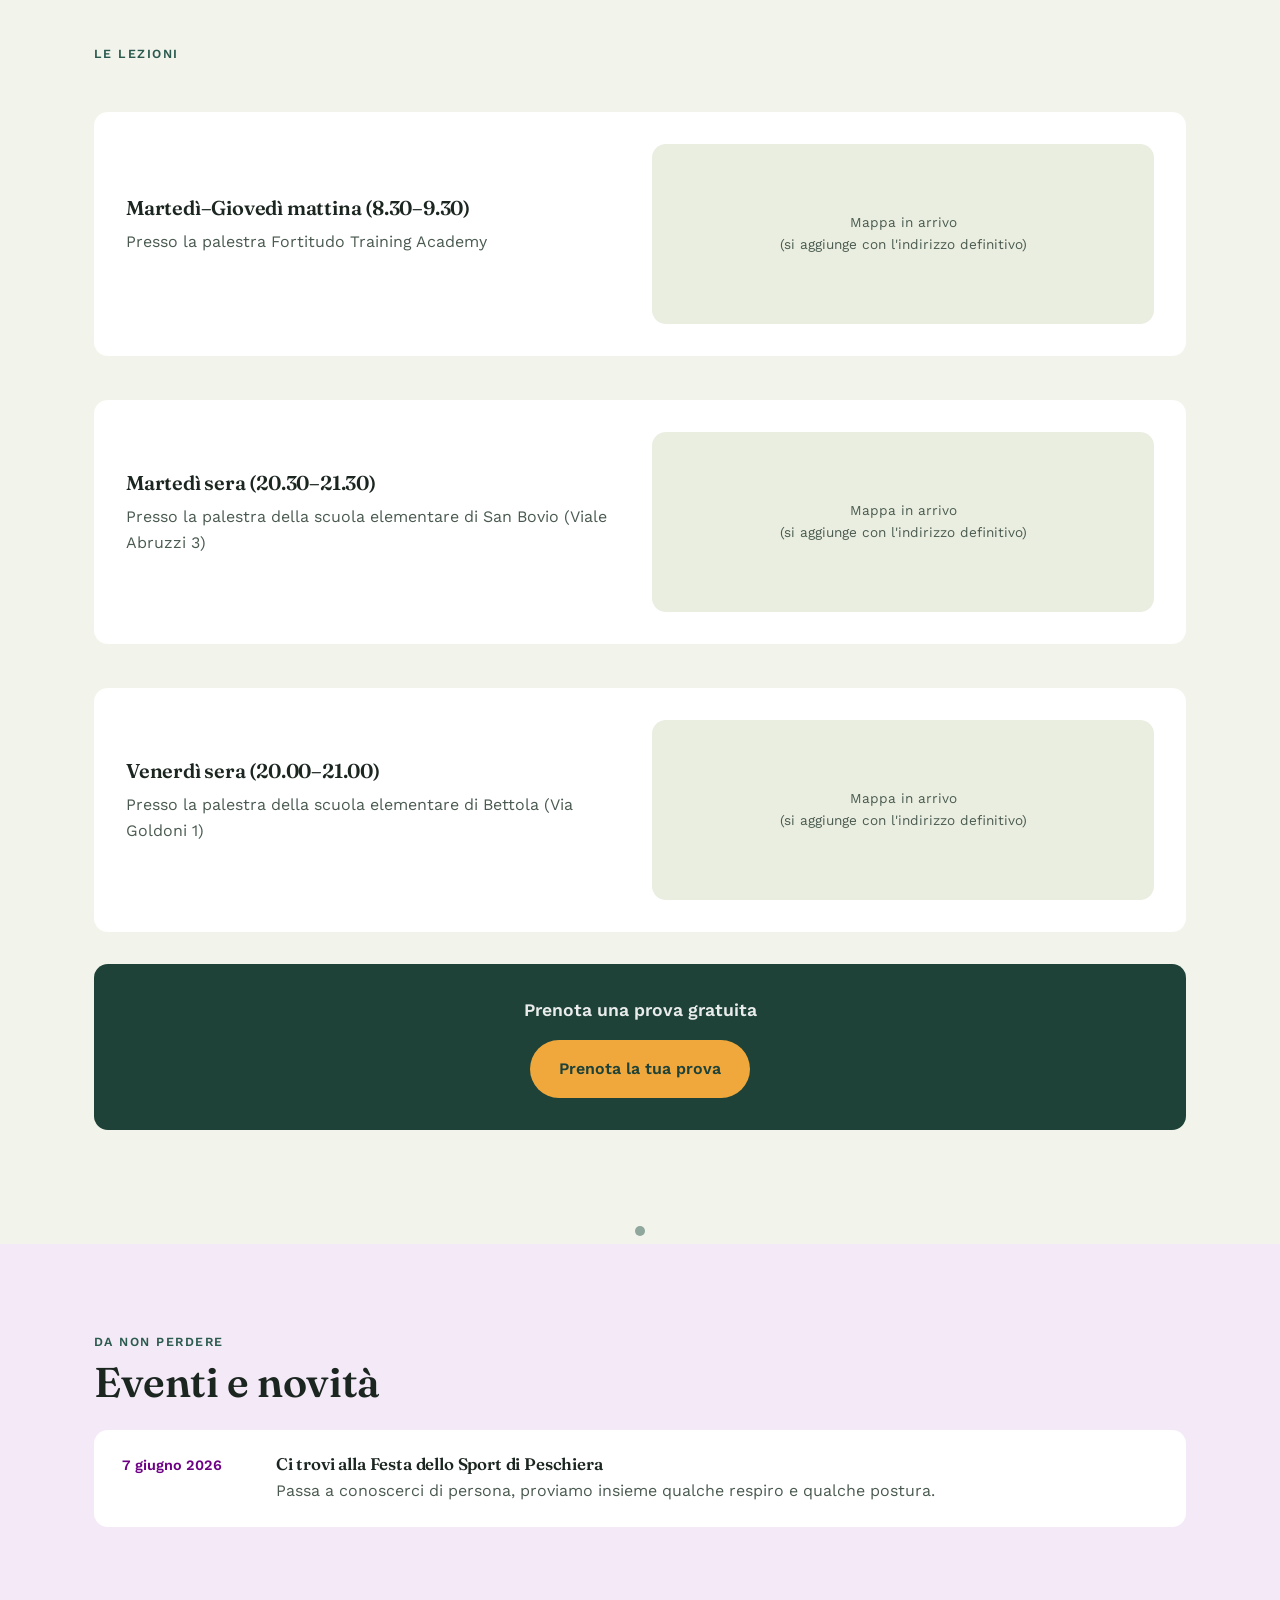
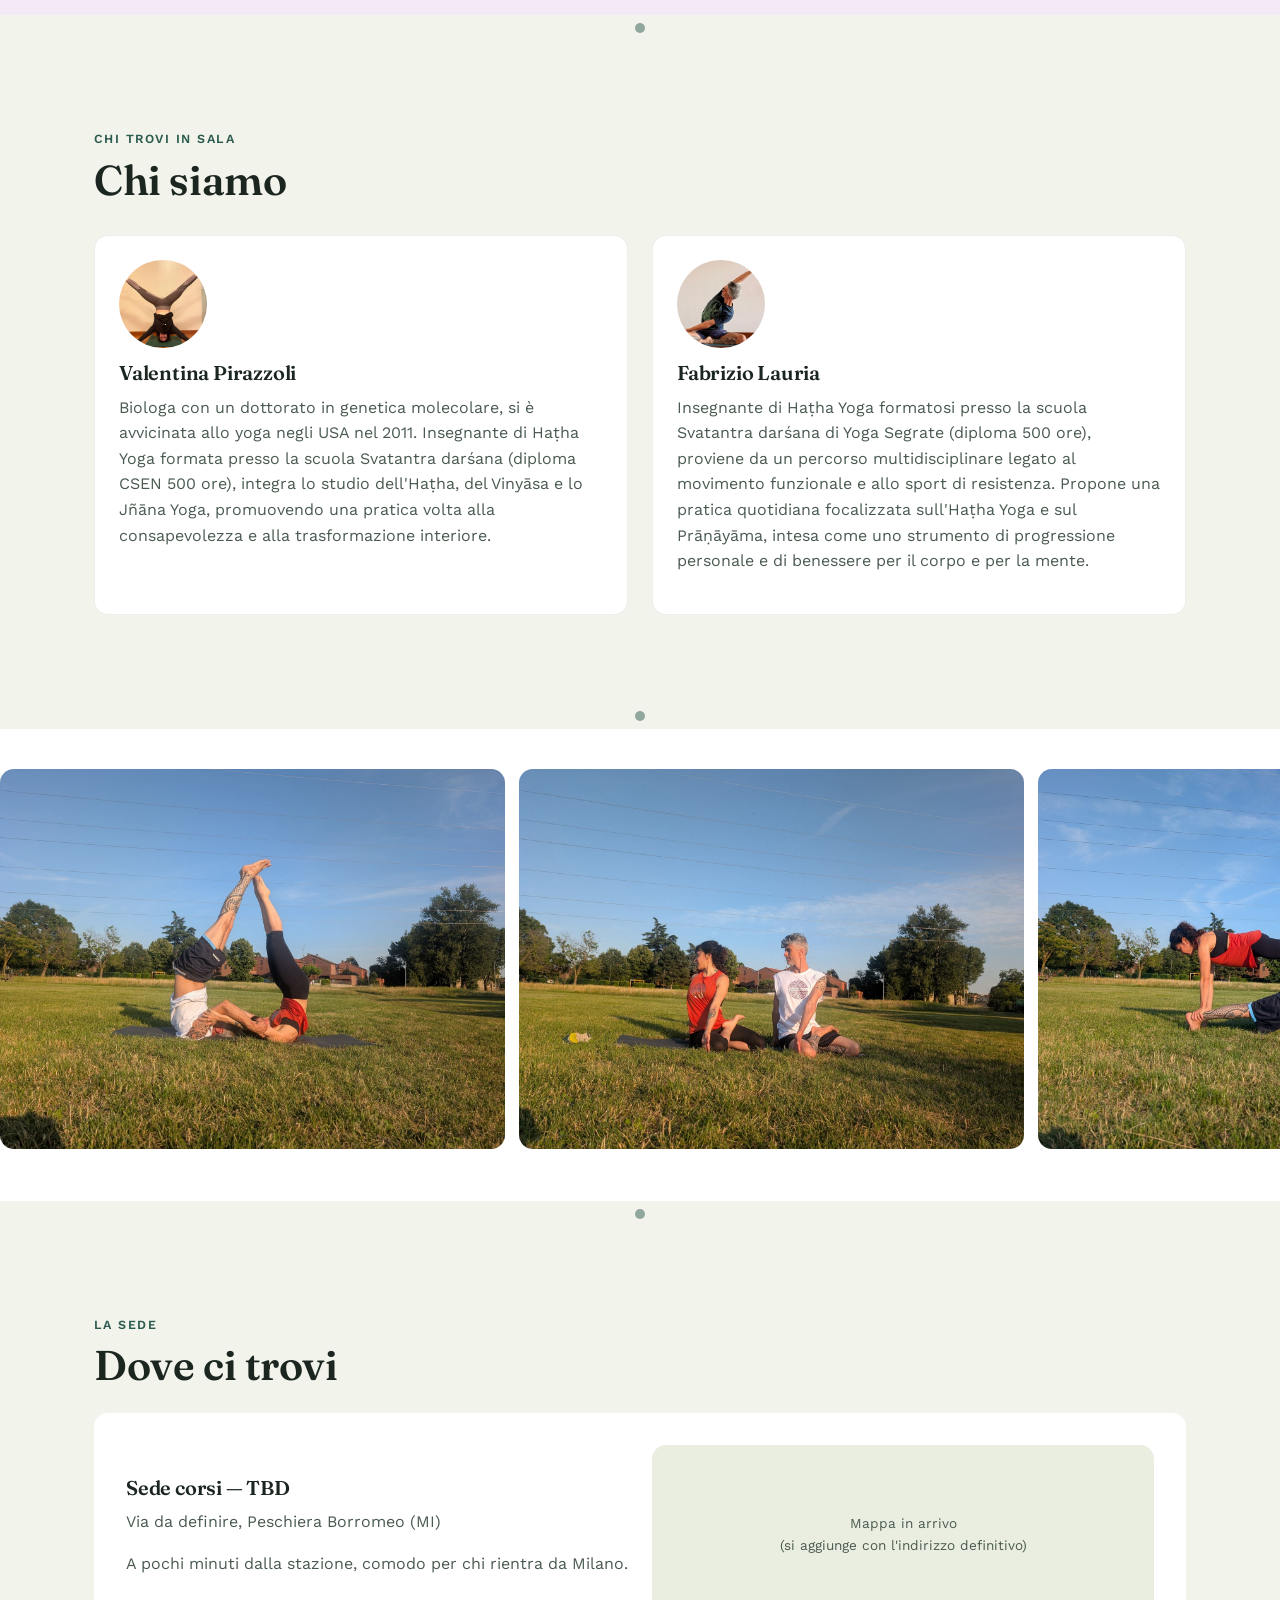
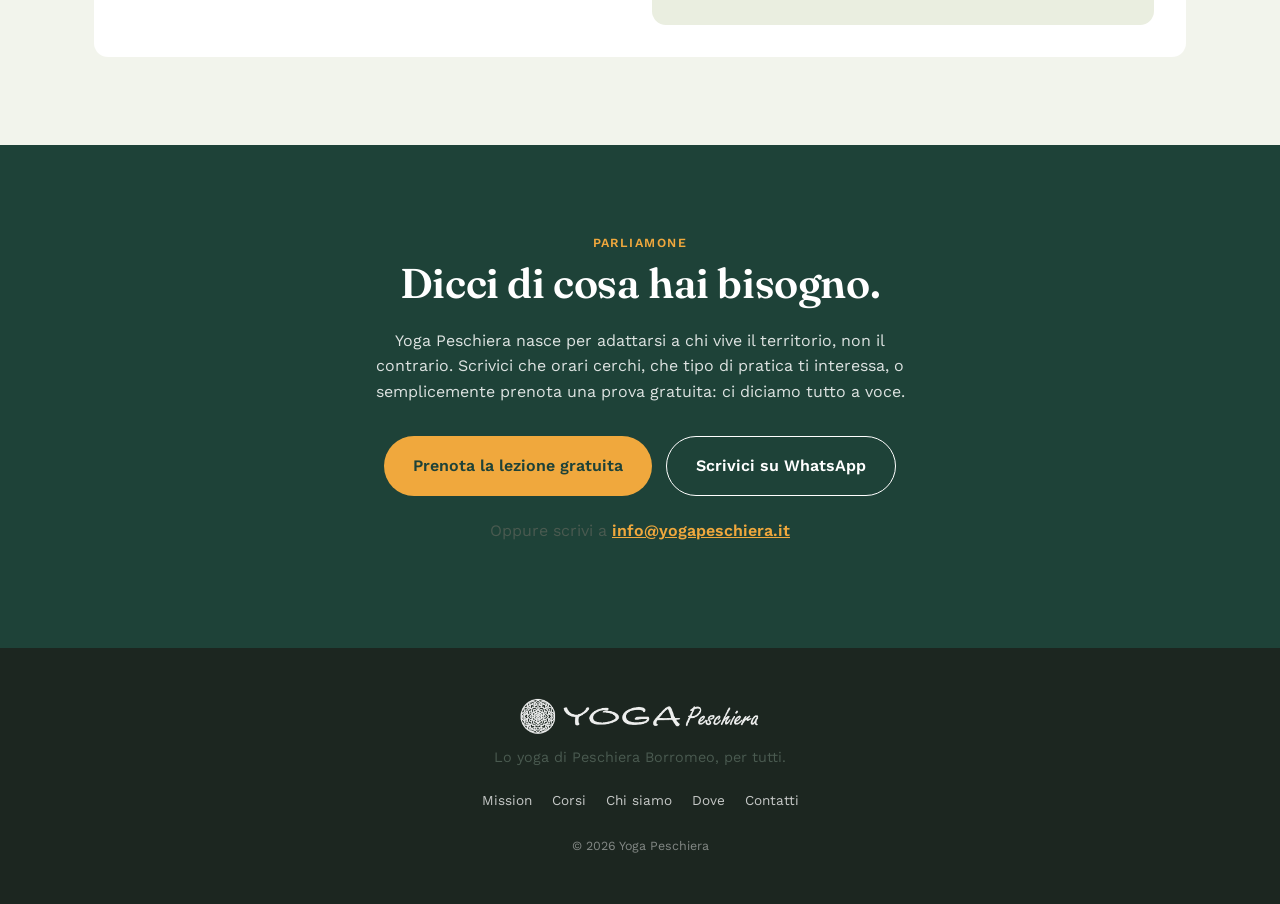
==== commit 39fc968a: "Update index.html" ====
--- a/index.html
+++ b/index.html
@@ -24,10 +24,11 @@
 
     <nav class="main-nav" id="main-nav">
       <a href="#mission">Mission</a>
+      <a href="#atmosfera">Atmosfera</a>
       <a href="#corsi">Corsi</a>
       <a href="#news">News</a>
       <a href="#chi-siamo">Chi siamo</a>
-      <a href="#atmosfera">Atmosfera</a>
+      <a href="#dove">Dove</a>
       <a href="#contatti">Contatti</a>
     </nav>
 
@@ -78,4 +79,135 @@
     </section>
   </div>
 
-  <div class="module"
+  <div class="module" data-section="mission">
+    <div class="divider module-divider" aria-hidden="true"><span class="divider-dot"></span></div>
+    <section class="mission" id="mission">
+      <div class="section-inner">
+        <p class="eyebrow">Il nostro obiettivo</p>
+        <h2>Creiamo assieme un centro Yoga a Peschiera!</h2>
+        <div class="mission-grid">
+          <div class="mission-text">
+            <p>
+              Lo yoga è una disciplina che migliora l'equilibrio psicofisico combinando postura, respirazione e meditazione. Riduce lo stress abbassando il cortisolo, aumenta la flessibilità e la forza muscolare, favorisce la qualità del sonno e migliora la salute cardiovascolare.
+            </p>
+            <p>
+             Vogliamo portare lo yoga in tutte le sue forme al territorio peschierese. Un'offerta pensata per chi a Peschiera e dintorni ci abita, ma anche dedicato a chi la attraversa la sera rientrando dagli uffici di Milano e ha bisogno di un posto dove fermarsi e prendersi un po' cura di sé.
+            </p>
+            <p>
+             Il nostro impegno è offrire classi yoga per tutte le età, tutti i corpi con lezioni adatte a ogni tipo di preparazione fisica: in sicurezza, ma con il giusto livello di impegno per la soddisfazione di chiunque!
+            </p>
+          </div>
+          <div class="mission-highlight">
+            <p class="mission-quote">
+              "Yoga per tutte le età, tutti i corpi, tutti gli orari della
+              giornata — nel proprio quartiere."
+            </p>
+          </div>
+        </div>
+      </div>
+    </section>
+  </div>
+
+  <div class="module" data-section="corsi">
+    <div class="divider module-divider" aria-hidden="true"><span class="divider-dot"></span></div>
+    <section class="corsi" id="corsi">
+      <div class="section-inner">
+        <p class="eyebrow">Le lezioni</p>
+        <div class="corsi-orari-list" id="corsiBlocchi"><!-- generato da js/main.js --></div>
+        <div class="calendario-box">
+          <p>Prenota una prova gratuita</p>
+          <a href="#" class="btn btn-primary btn-lg" id="ctaPrenota3">Prenota la tua prova</a>
+        </div>
+      </div>
+    </section>
+  </div>
+
+  <div class="module" data-section="news">
+    <div class="divider module-divider" aria-hidden="true"><span class="divider-dot"></span></div>
+    <section class="news" id="news">
+      <div class="section-inner">
+        <p class="eyebrow">Da non perdere</p>
+        <h2>Eventi e novità</h2>
+        <div class="news-list" id="newsList"><!-- generato da js/main.js --></div>
+      </div>
+    </section>
+  </div>
+
+  <div class="module" data-section="team">
+    <div class="divider module-divider" aria-hidden="true"><span class="divider-dot"></span></div>
+    <section class="team" id="chi-siamo">
+      <div class="section-inner">
+        <p class="eyebrow">Chi trovi in sala</p>
+        <h2>Chi siamo</h2>
+        <div class="team-grid" id="teamGrid"><!-- generato da js/main.js --></div>
+      </div>
+    </section>
+  </div>
+
+  <div class="module" data-section="atmosfera">
+    <div class="divider module-divider" aria-hidden="true"><span class="divider-dot"></span></div>
+    <section class="atmosfera" id="atmosfera">
+      <div class="atmosfera-scroll">
+        <img src="images/gallery/atmosfera-1.jpg" alt="Lezione di yoga di gruppo a Peschiera Borromeo">
+        <img src="images/gallery/atmosfera-2.jpg" alt="Praticanti durante una posizione di yoga">
+        <img src="images/gallery/atmosfera-3.jpg" alt="Gruppo di yoga durante la pratica">
+        <img src="images/gallery/atmosfera-4.jpg" alt="Momento di pratica yoga di gruppo">
+        <img src="images/gallery/atmosfera-5.jpg" alt="Lezione di yoga a Peschiera Borromeo">
+      </div>
+    </section>
+  </div>
+
+  <div class="module" data-section="dove">
+    <div class="divider module-divider" aria-hidden="true"><span class="divider-dot"></span></div>
+    <section class="dove" id="dove">
+      <div class="section-inner">
+        <p class="eyebrow">La sede</p>
+        <h2>Dove ci trovi</h2>
+        <div class="dove-box" id="doveBox"><!-- generato da js/main.js --></div>
+      </div>
+    </section>
+  </div>
+
+  <div class="module" data-section="contatti">
+    <section class="contatti" id="contatti">
+      <div class="section-inner">
+        <p class="eyebrow">Parliamone</p>
+        <h2>Dicci di cosa hai bisogno.</h2>
+        <p class="contatti-lead">
+          Yoga Peschiera nasce per adattarsi a chi vive il territorio, non il
+          contrario. Scrivici che orari cerchi, che tipo di pratica ti
+          interessa, o semplicemente prenota una prova gratuita: ci diciamo
+          tutto a voce.
+        </p>
+        <div class="contatti-actions">
+          <a href="#" class="btn btn-primary btn-lg" id="ctaPrenota2">Prenota la lezione gratuita</a>
+          <a href="#" class="btn btn-outline btn-lg" id="ctaWhatsapp2">Scrivici su WhatsApp</a>
+        </div>
+        <p class="contatti-email">
+          Oppure scrivi a <a id="ctaEmail" href="#">info@yogapeschiera.it</a>
+        </p>
+      </div>
+    </section>
+  </div>
+
+</main>
+
+<!-- ============ FOOTER (fisso, non riordinabile) ============ -->
+<footer class="site-footer">
+  <div class="footer-inner">
+    <p class="footer-logo"><img src="images/brand/logo-orizzontale.png" alt="Yoga Peschiera"></p>
+    <p class="footer-tagline">Lo yoga di Peschiera Borromeo, per tutti.</p>
+    <nav class="footer-nav">
+      <a href="#mission">Mission</a>
+      <a href="#corsi">Corsi</a>
+      <a href="#chi-siamo">Chi siamo</a>
+      <a href="#dove">Dove</a>
+      <a href="#contatti">Contatti</a>
+    </nav>
+    <p class="footer-copy">© <span id="footerYear"></span> Yoga Peschiera</p>
+  </div>
+</footer>
+
+<script src="js/main.js"></script>
+</body>
+</html>
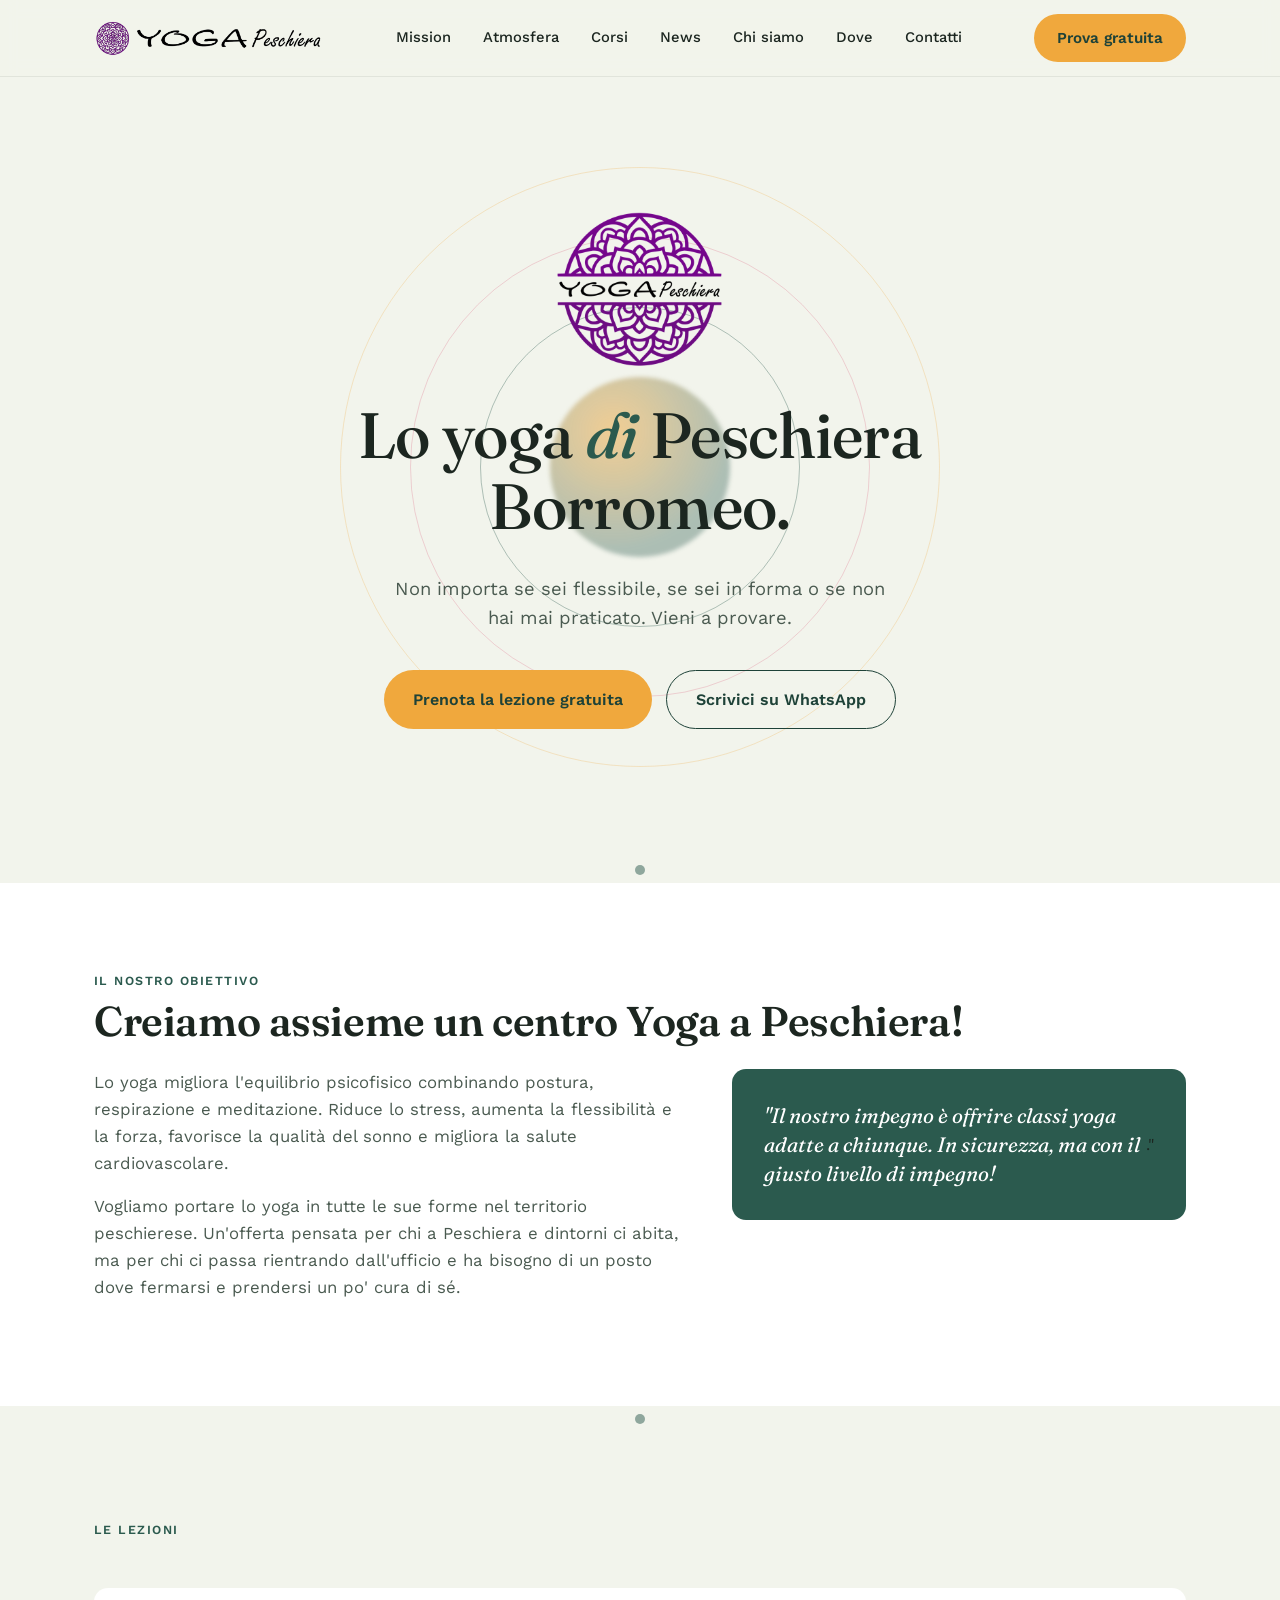
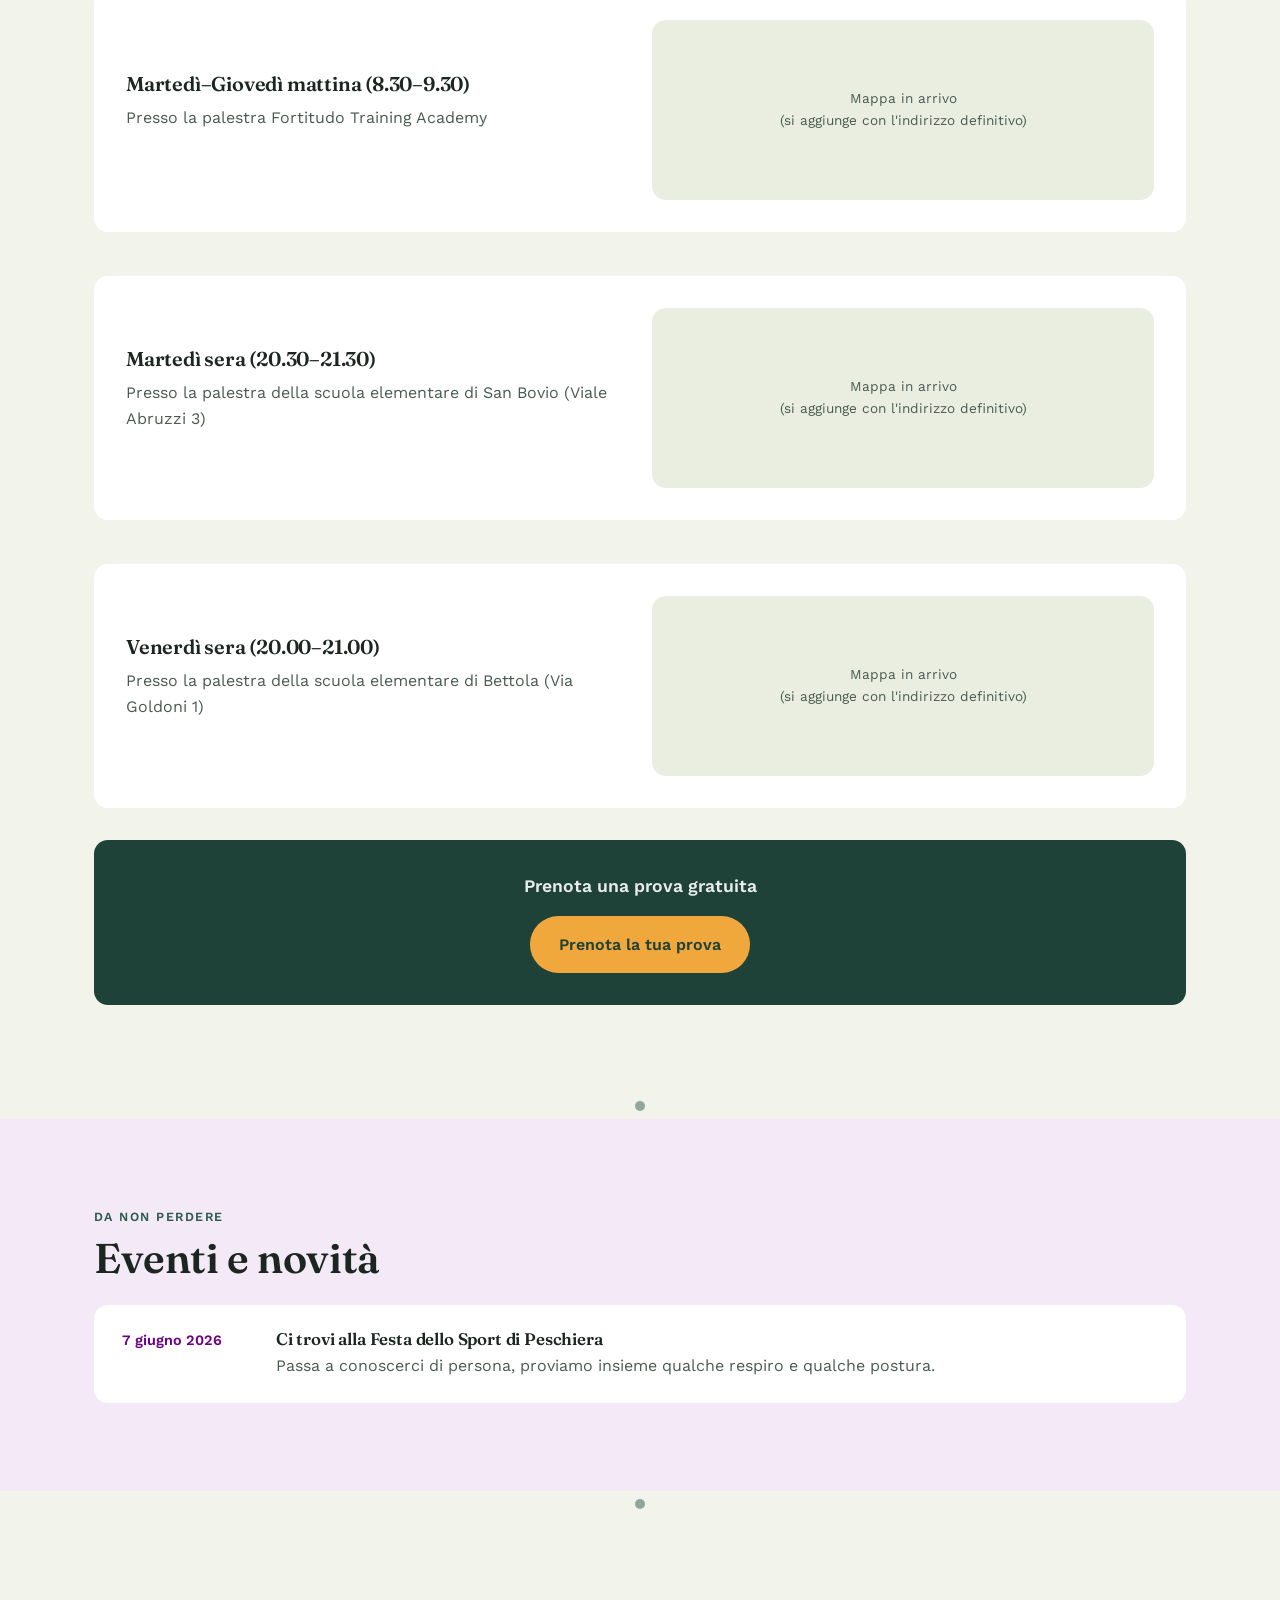
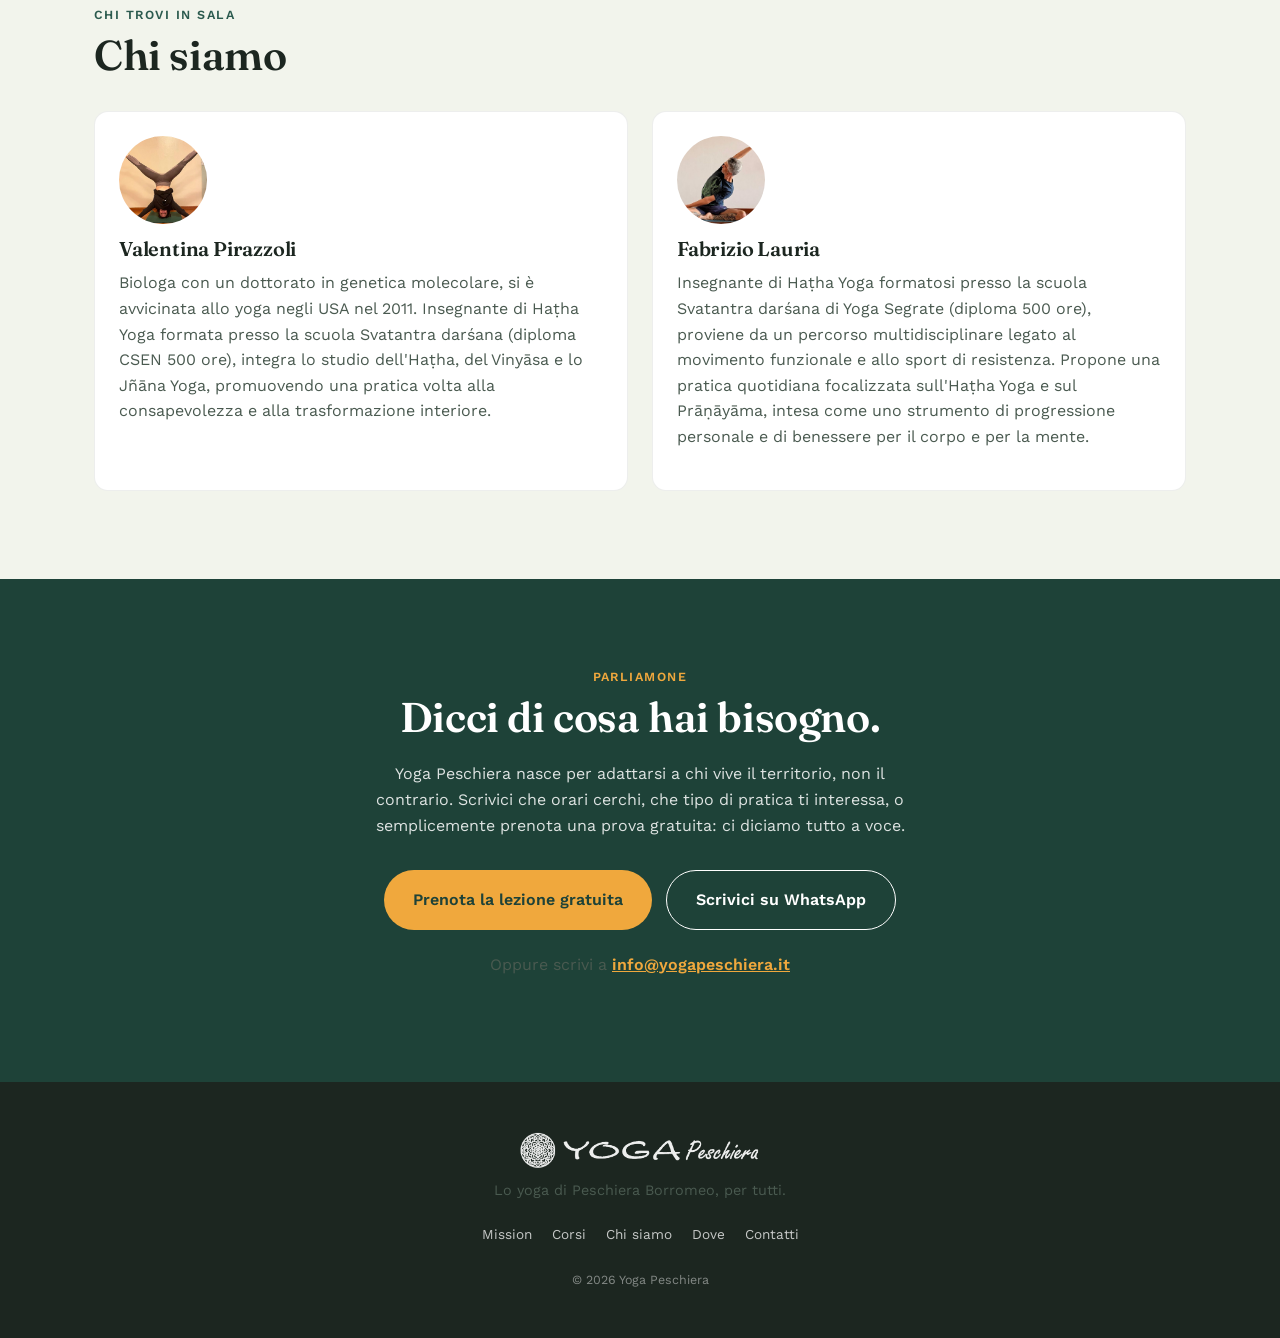
==== commit 8c91eae8: "Update index.html" ====
--- a/index.html
+++ b/index.html
@@ -88,19 +88,15 @@
         <div class="mission-grid">
           <div class="mission-text">
             <p>
-              Lo yoga è una disciplina che migliora l'equilibrio psicofisico combinando postura, respirazione e meditazione. Riduce lo stress abbassando il cortisolo, aumenta la flessibilità e la forza muscolare, favorisce la qualità del sonno e migliora la salute cardiovascolare.
+              Lo yoga migliora l'equilibrio psicofisico combinando postura, respirazione e meditazione. Riduce lo stress, aumenta la flessibilità e la forza, favorisce la qualità del sonno e migliora la salute cardiovascolare.
             </p>
             <p>
-             Vogliamo portare lo yoga in tutte le sue forme al territorio peschierese. Un'offerta pensata per chi a Peschiera e dintorni ci abita, ma anche dedicato a chi la attraversa la sera rientrando dagli uffici di Milano e ha bisogno di un posto dove fermarsi e prendersi un po' cura di sé.
-            </p>
-            <p>
-             Il nostro impegno è offrire classi yoga per tutte le età, tutti i corpi con lezioni adatte a ogni tipo di preparazione fisica: in sicurezza, ma con il giusto livello di impegno per la soddisfazione di chiunque!
-            </p>
+             Vogliamo portare lo yoga in tutte le sue forme nel territorio peschierese. Un'offerta pensata per chi a Peschiera e dintorni ci abita, ma per chi ci passa rientrando dall'ufficio e ha bisogno di un posto dove fermarsi e prendersi un po' cura di sé.
           </div>
           <div class="mission-highlight">
             <p class="mission-quote">
-              "Yoga per tutte le età, tutti i corpi, tutti gli orari della
-              giornata — nel proprio quartiere."
+              "Il nostro impegno è offrire classi yoga adatte a chiunque. In sicurezza, ma con il giusto livello di impegno!
+            </p>."
             </p>
           </div>
         </div>
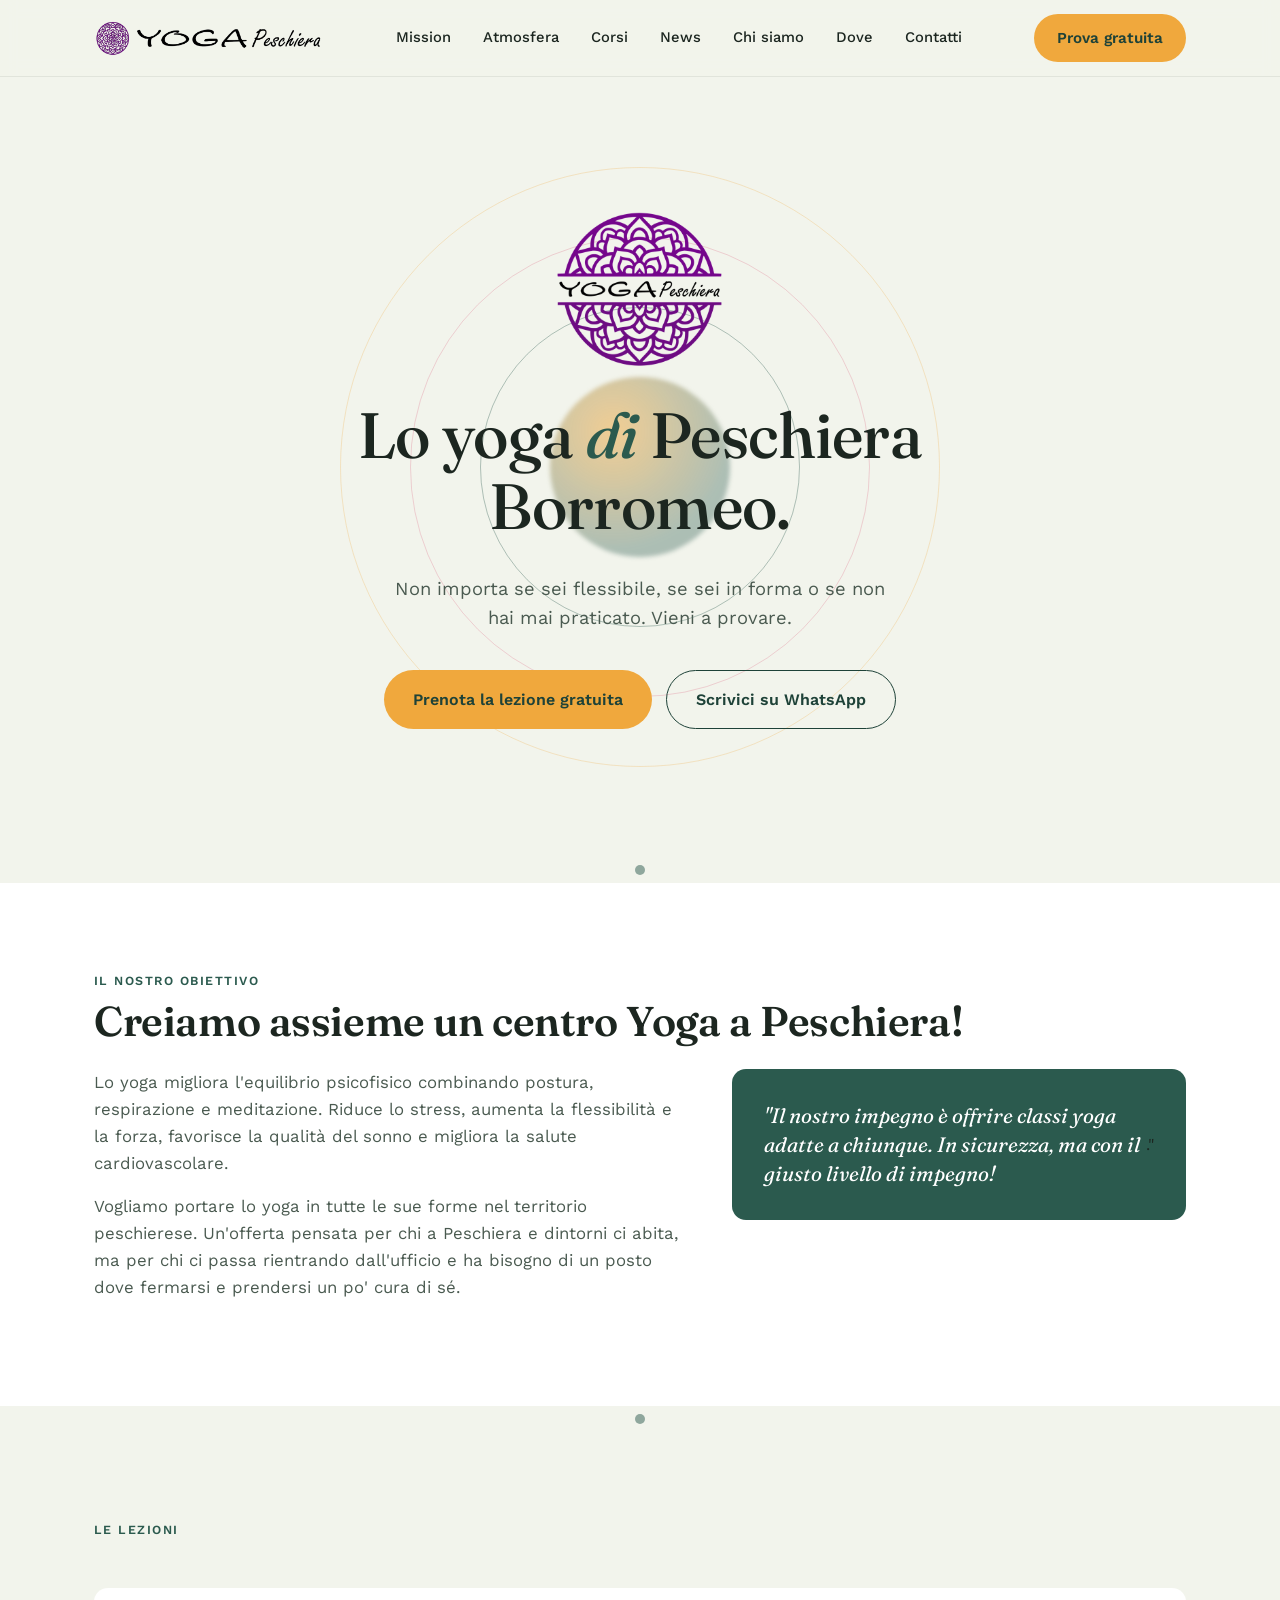
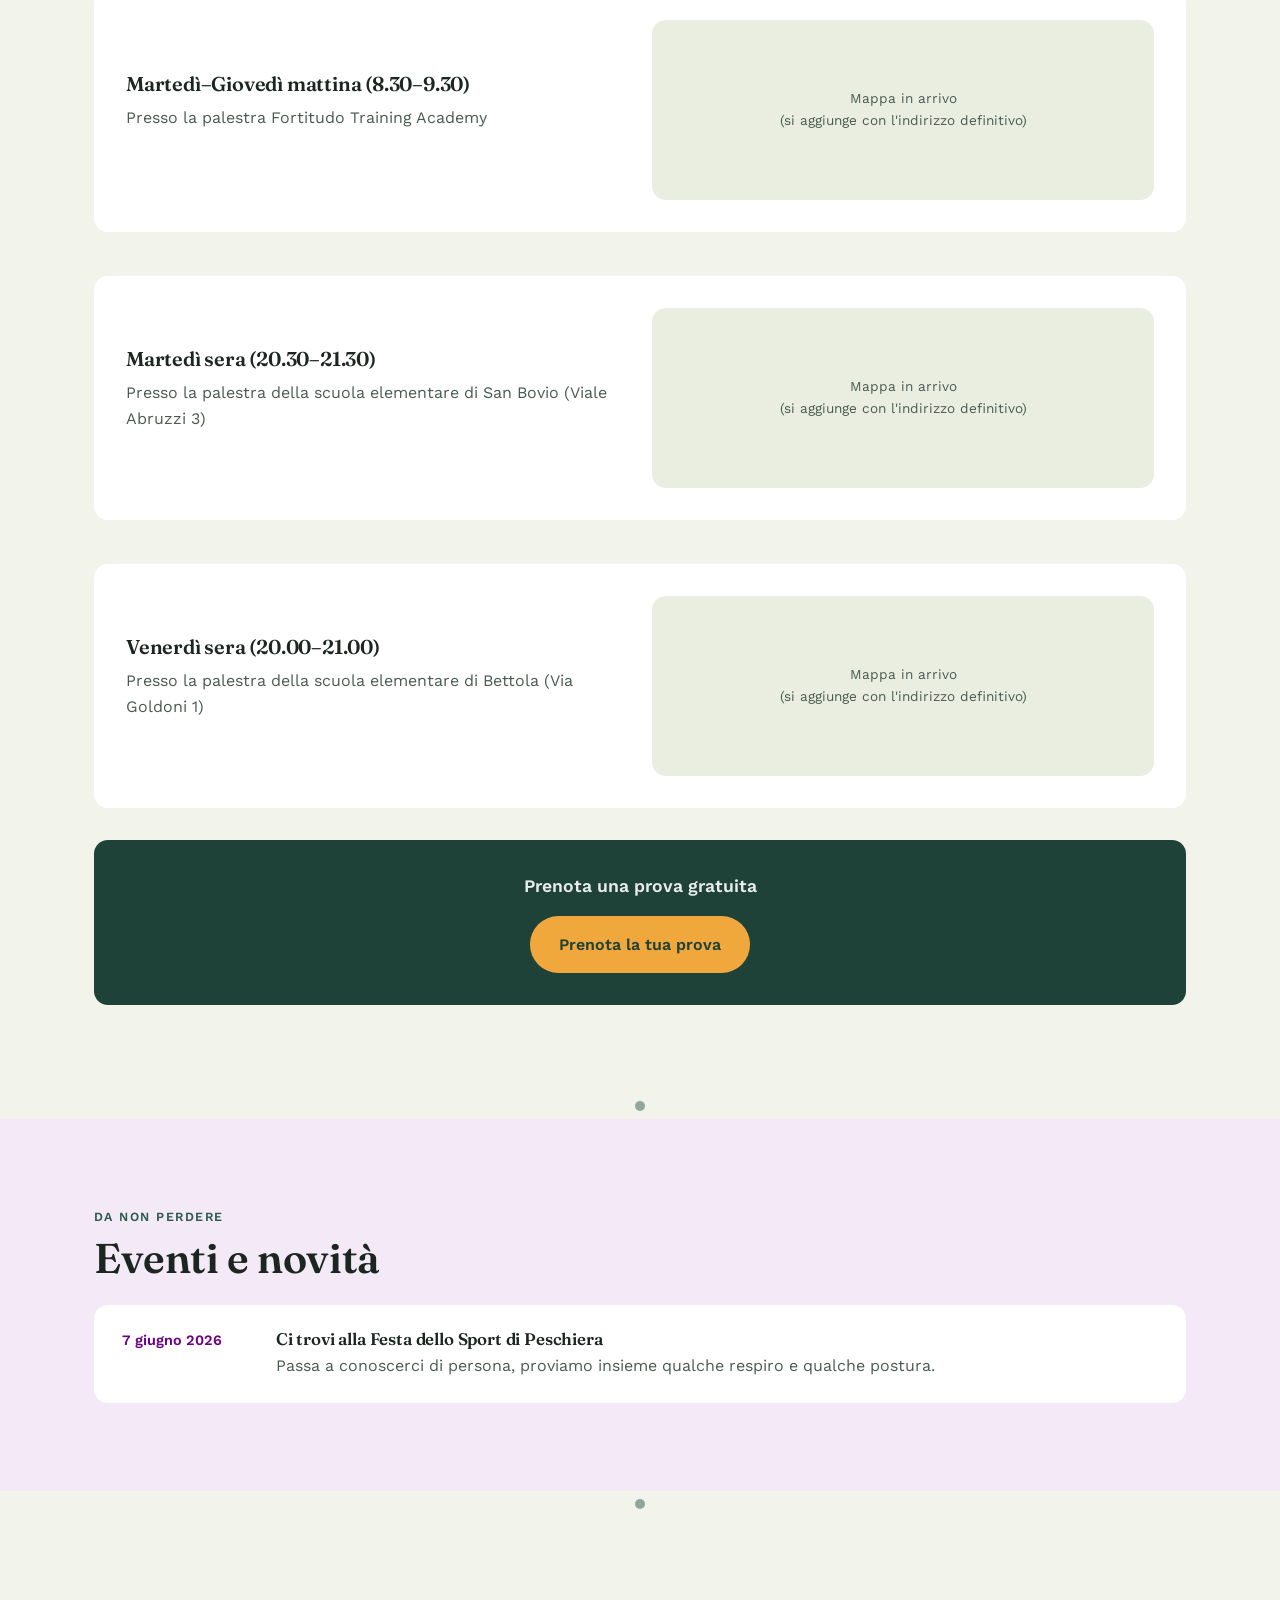
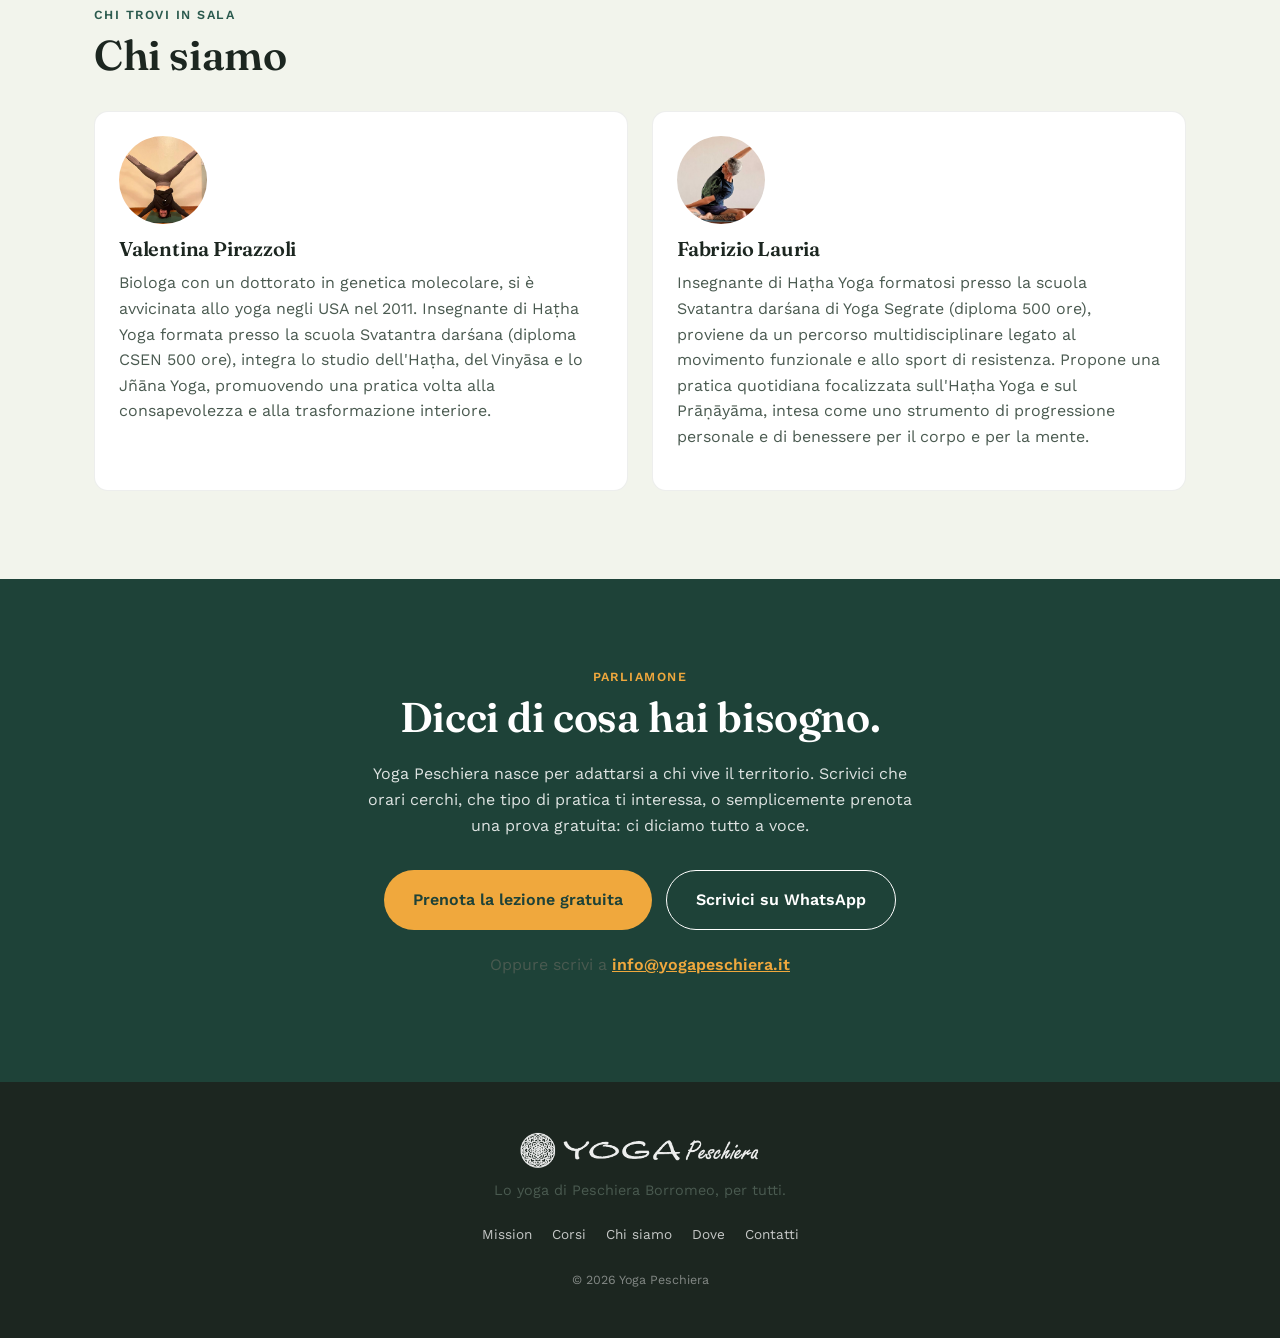
==== commit c8048f90: "Update index.html" ====
--- a/index.html
+++ b/index.html
@@ -170,8 +170,7 @@
         <p class="eyebrow">Parliamone</p>
         <h2>Dicci di cosa hai bisogno.</h2>
         <p class="contatti-lead">
-          Yoga Peschiera nasce per adattarsi a chi vive il territorio, non il
-          contrario. Scrivici che orari cerchi, che tipo di pratica ti
+          Yoga Peschiera nasce per adattarsi a chi vive il territorio. Scrivici che orari cerchi, che tipo di pratica ti
           interessa, o semplicemente prenota una prova gratuita: ci diciamo
           tutto a voce.
         </p>
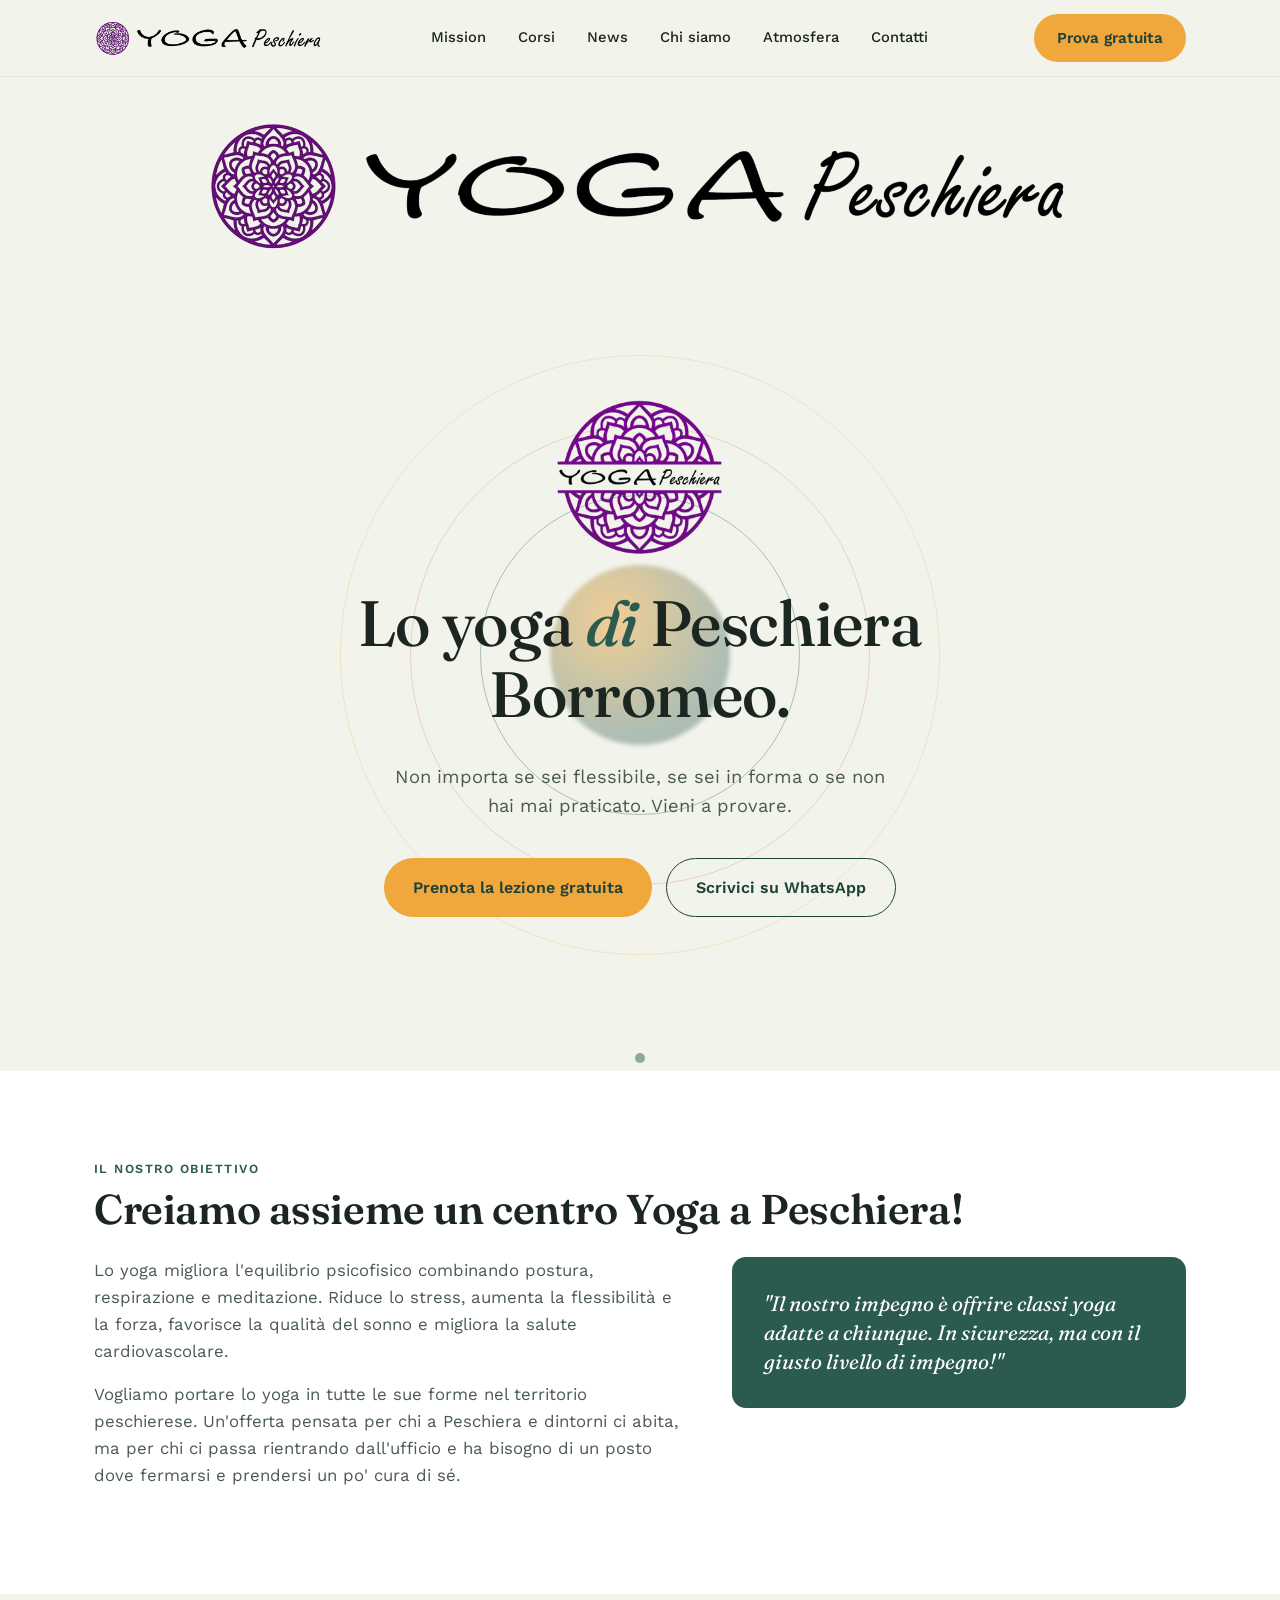
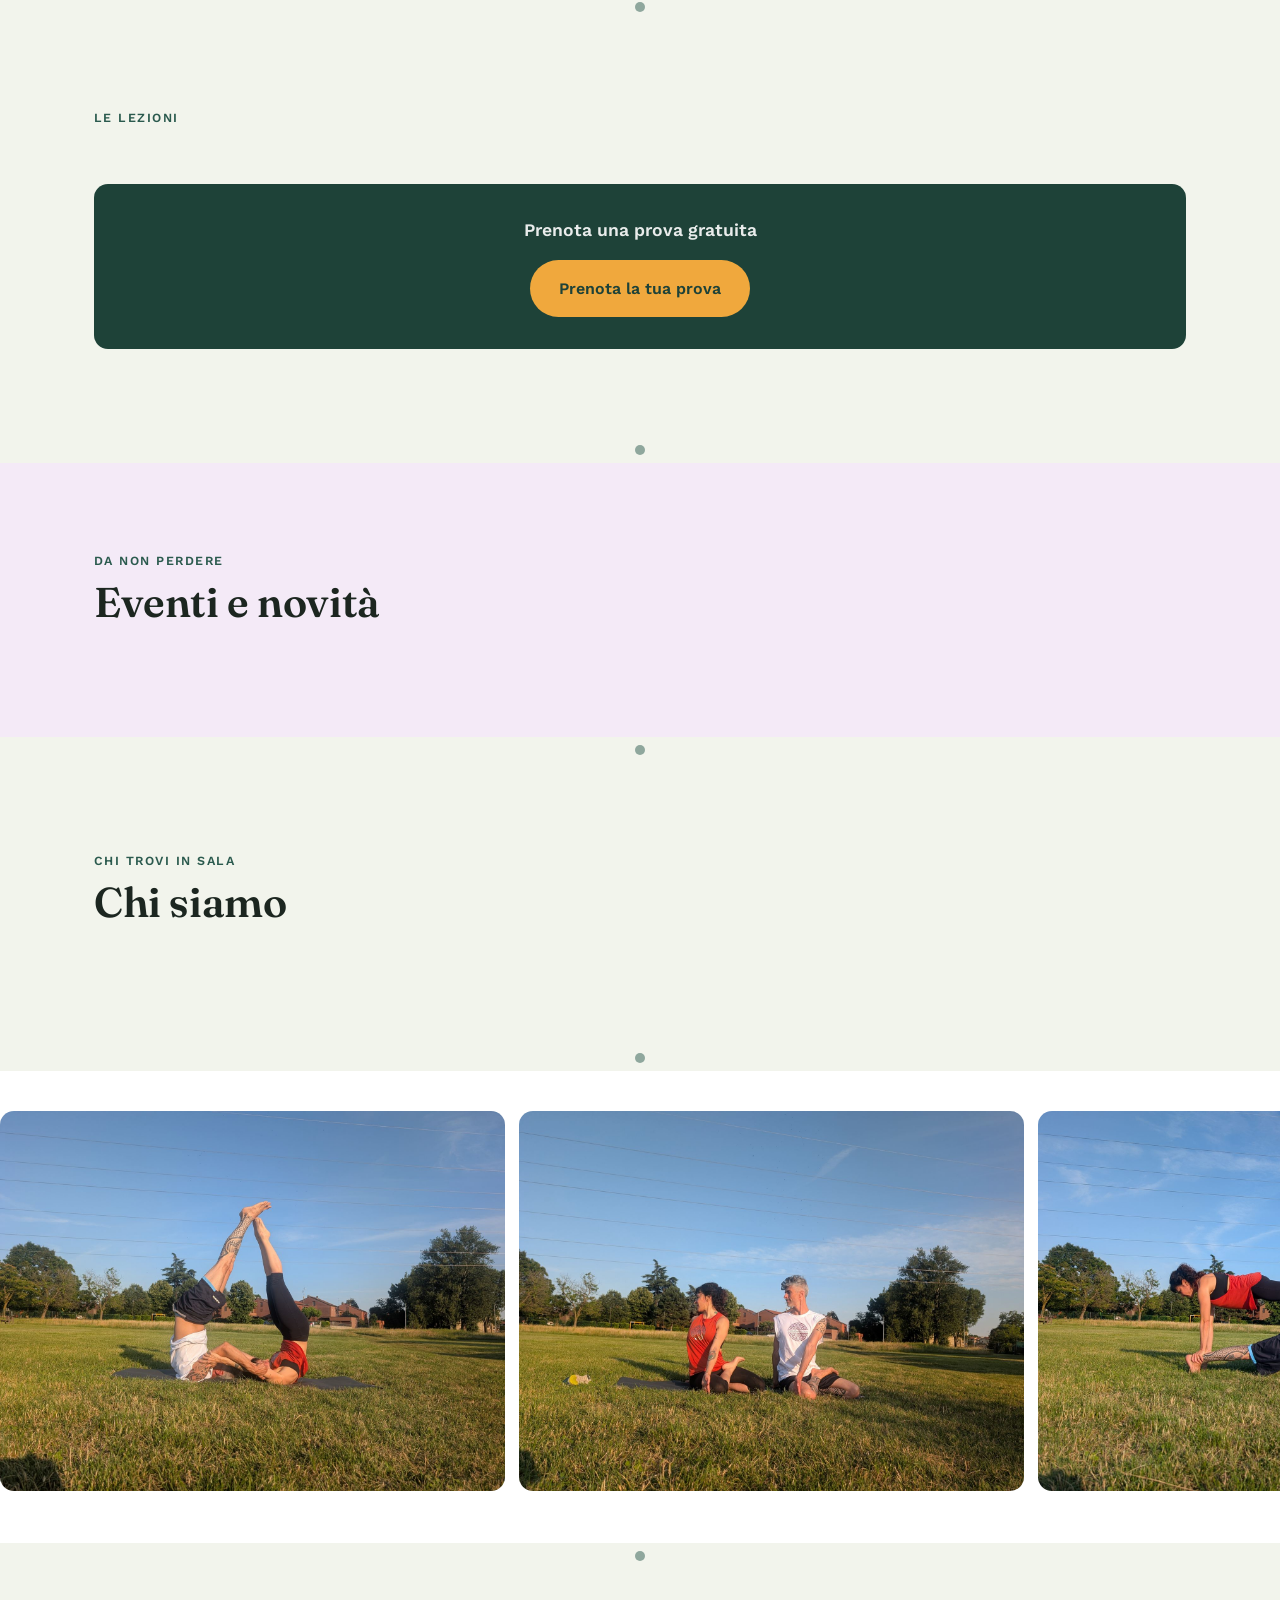
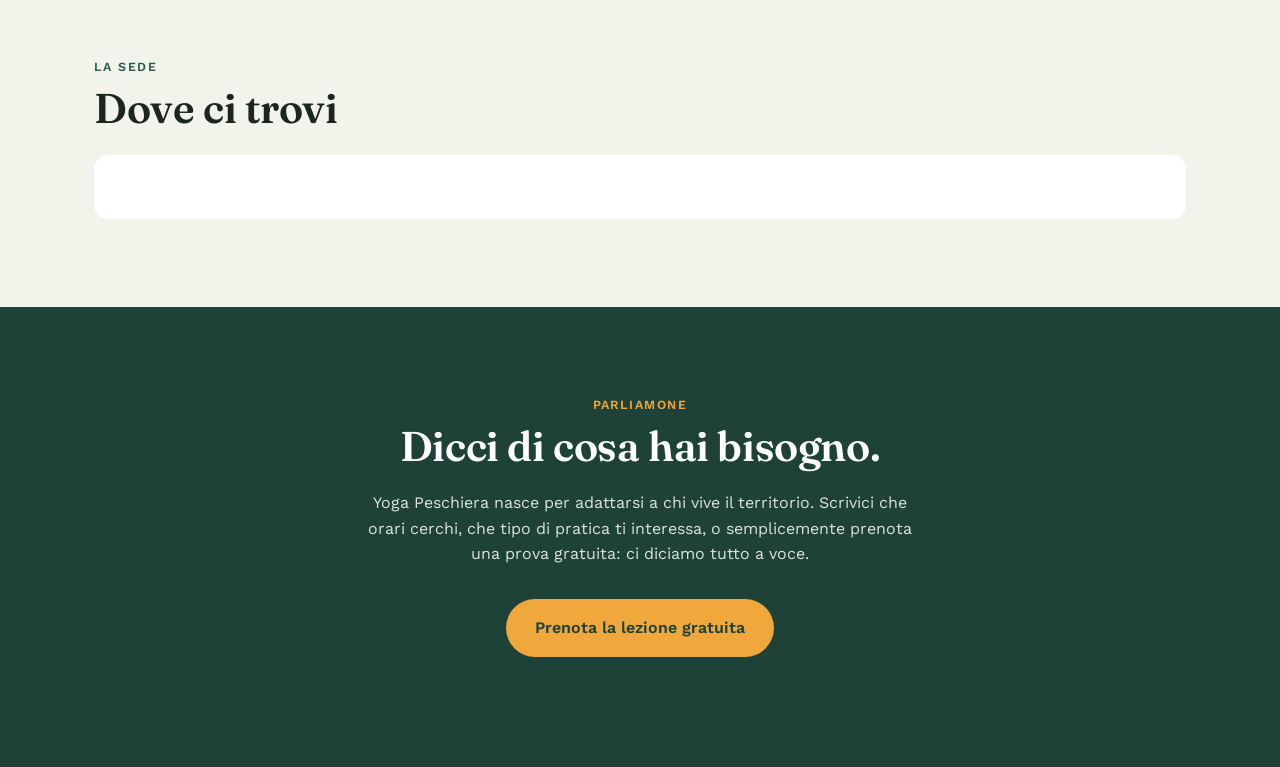
==== commit 5df36300: "Update index.html" ====
--- a/index.html
+++ b/index.html
@@ -24,11 +24,10 @@
 
     <nav class="main-nav" id="main-nav">
       <a href="#mission">Mission</a>
-      <a href="#atmosfera">Atmosfera</a>
       <a href="#corsi">Corsi</a>
       <a href="#news">News</a>
       <a href="#chi-siamo">Chi siamo</a>
-      <a href="#dove">Dove</a>
+      <a href="#atmosfera">Atmosfera</a>
       <a href="#contatti">Contatti</a>
     </nav>
 
@@ -92,11 +91,11 @@
             </p>
             <p>
              Vogliamo portare lo yoga in tutte le sue forme nel territorio peschierese. Un'offerta pensata per chi a Peschiera e dintorni ci abita, ma per chi ci passa rientrando dall'ufficio e ha bisogno di un posto dove fermarsi e prendersi un po' cura di sé.
+            </p>
           </div>
           <div class="mission-highlight">
             <p class="mission-quote">
-              "Il nostro impegno è offrire classi yoga adatte a chiunque. In sicurezza, ma con il giusto livello di impegno!
-            </p>."
+              "Il nostro impegno è offrire classi yoga adatte a chiunque. In sicurezza, ma con il giusto livello di impegno!"
             </p>
           </div>
         </div>
@@ -176,33 +175,4 @@
         </p>
         <div class="contatti-actions">
           <a href="#" class="btn btn-primary btn-lg" id="ctaPrenota2">Prenota la lezione gratuita</a>
-          <a href="#" class="btn btn-outline btn-lg" id="ctaWhatsapp2">Scrivici su WhatsApp</a>
-        </div>
-        <p class="contatti-email">
-          Oppure scrivi a <a id="ctaEmail" href="#">info@yogapeschiera.it</a>
-        </p>
-      </div>
-    </section>
-  </div>
-
-</main>
-
-<!-- ============ FOOTER (fisso, non riordinabile) ============ -->
-<footer class="site-footer">
-  <div class="footer-inner">
-    <p class="footer-logo"><img src="images/brand/logo-orizzontale.png" alt="Yoga Peschiera"></p>
-    <p class="footer-tagline">Lo yoga di Peschiera Borromeo, per tutti.</p>
-    <nav class="footer-nav">
-      <a href="#mission">Mission</a>
-      <a href="#corsi">Corsi</a>
-      <a href="#chi-siamo">Chi siamo</a>
-      <a href="#dove">Dove</a>
-      <a href="#contatti">Contatti</a>
-    </nav>
-    <p class="footer-copy">© <span id="footerYear"></span> Yoga Peschiera</p>
-  </div>
-</footer>
-
-<script src="js/main.js"></script>
-</body>
-</html>
+          <a href="#" class="btn
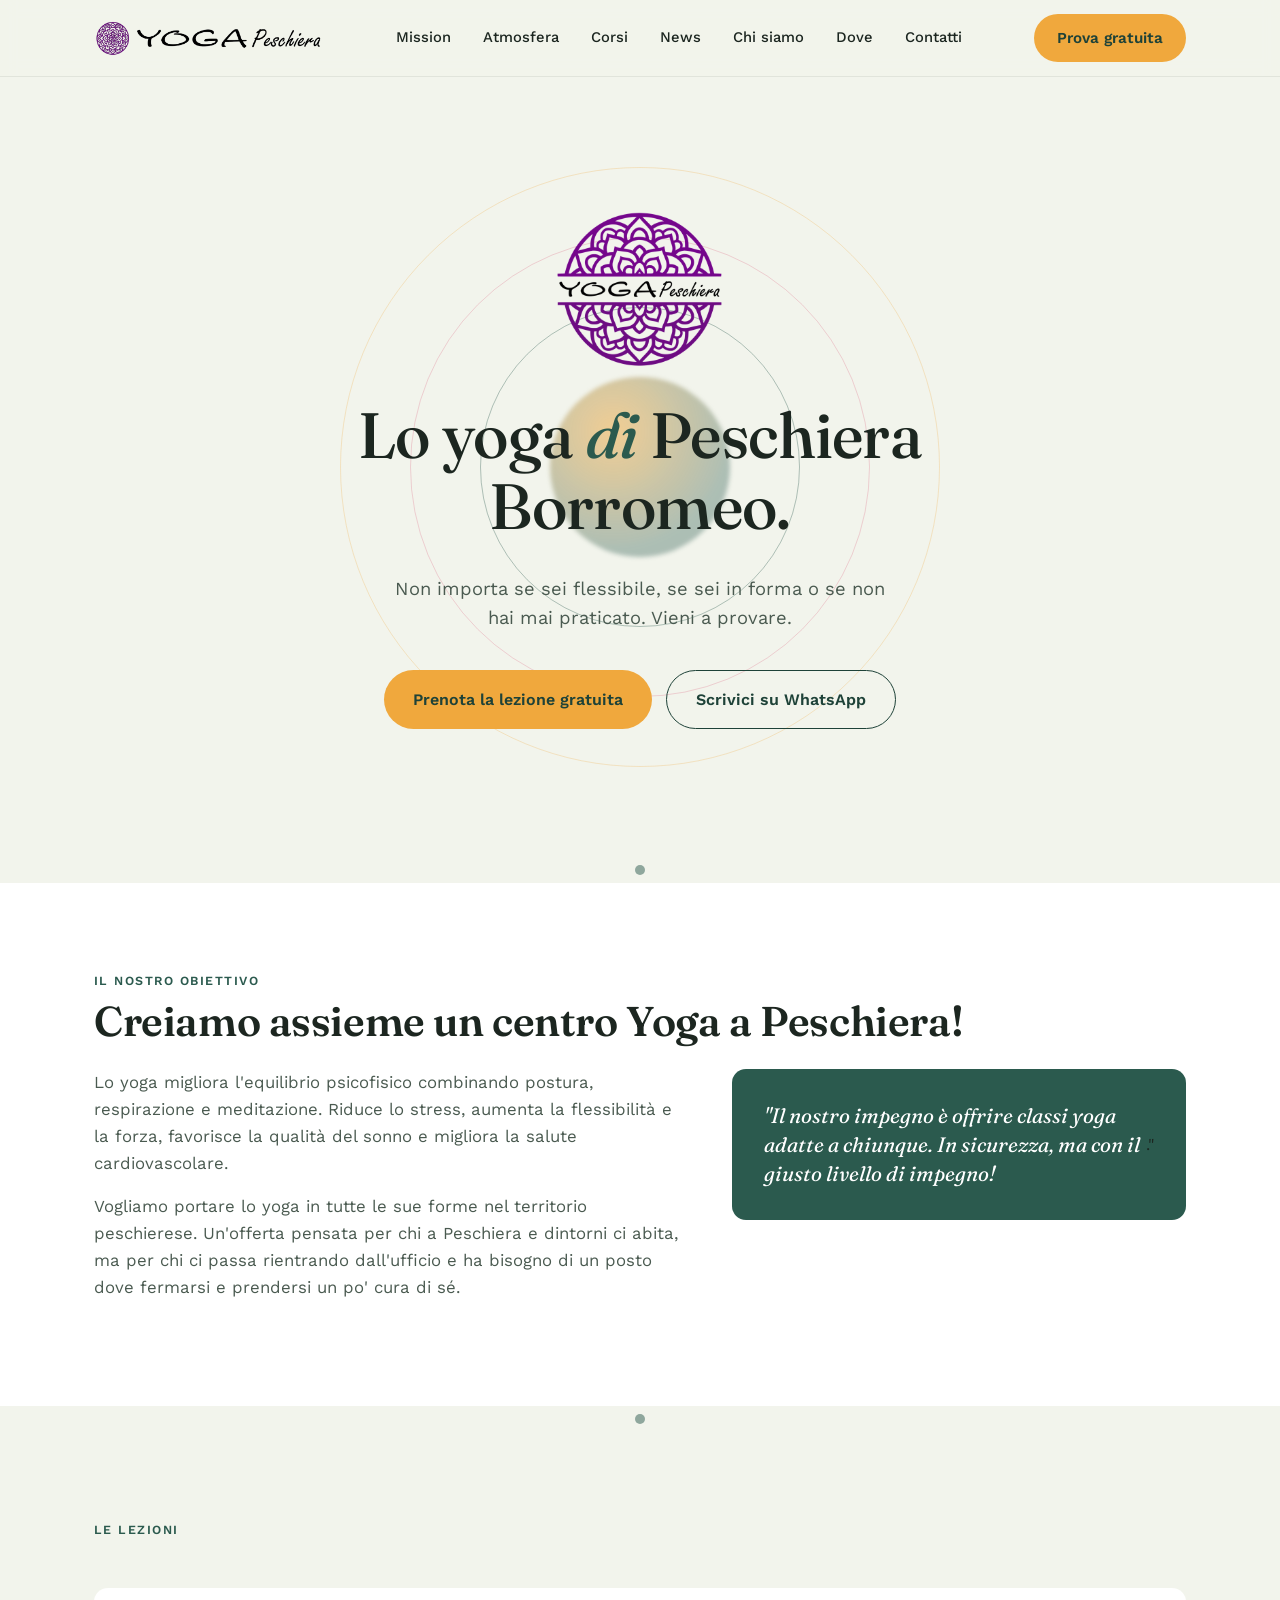
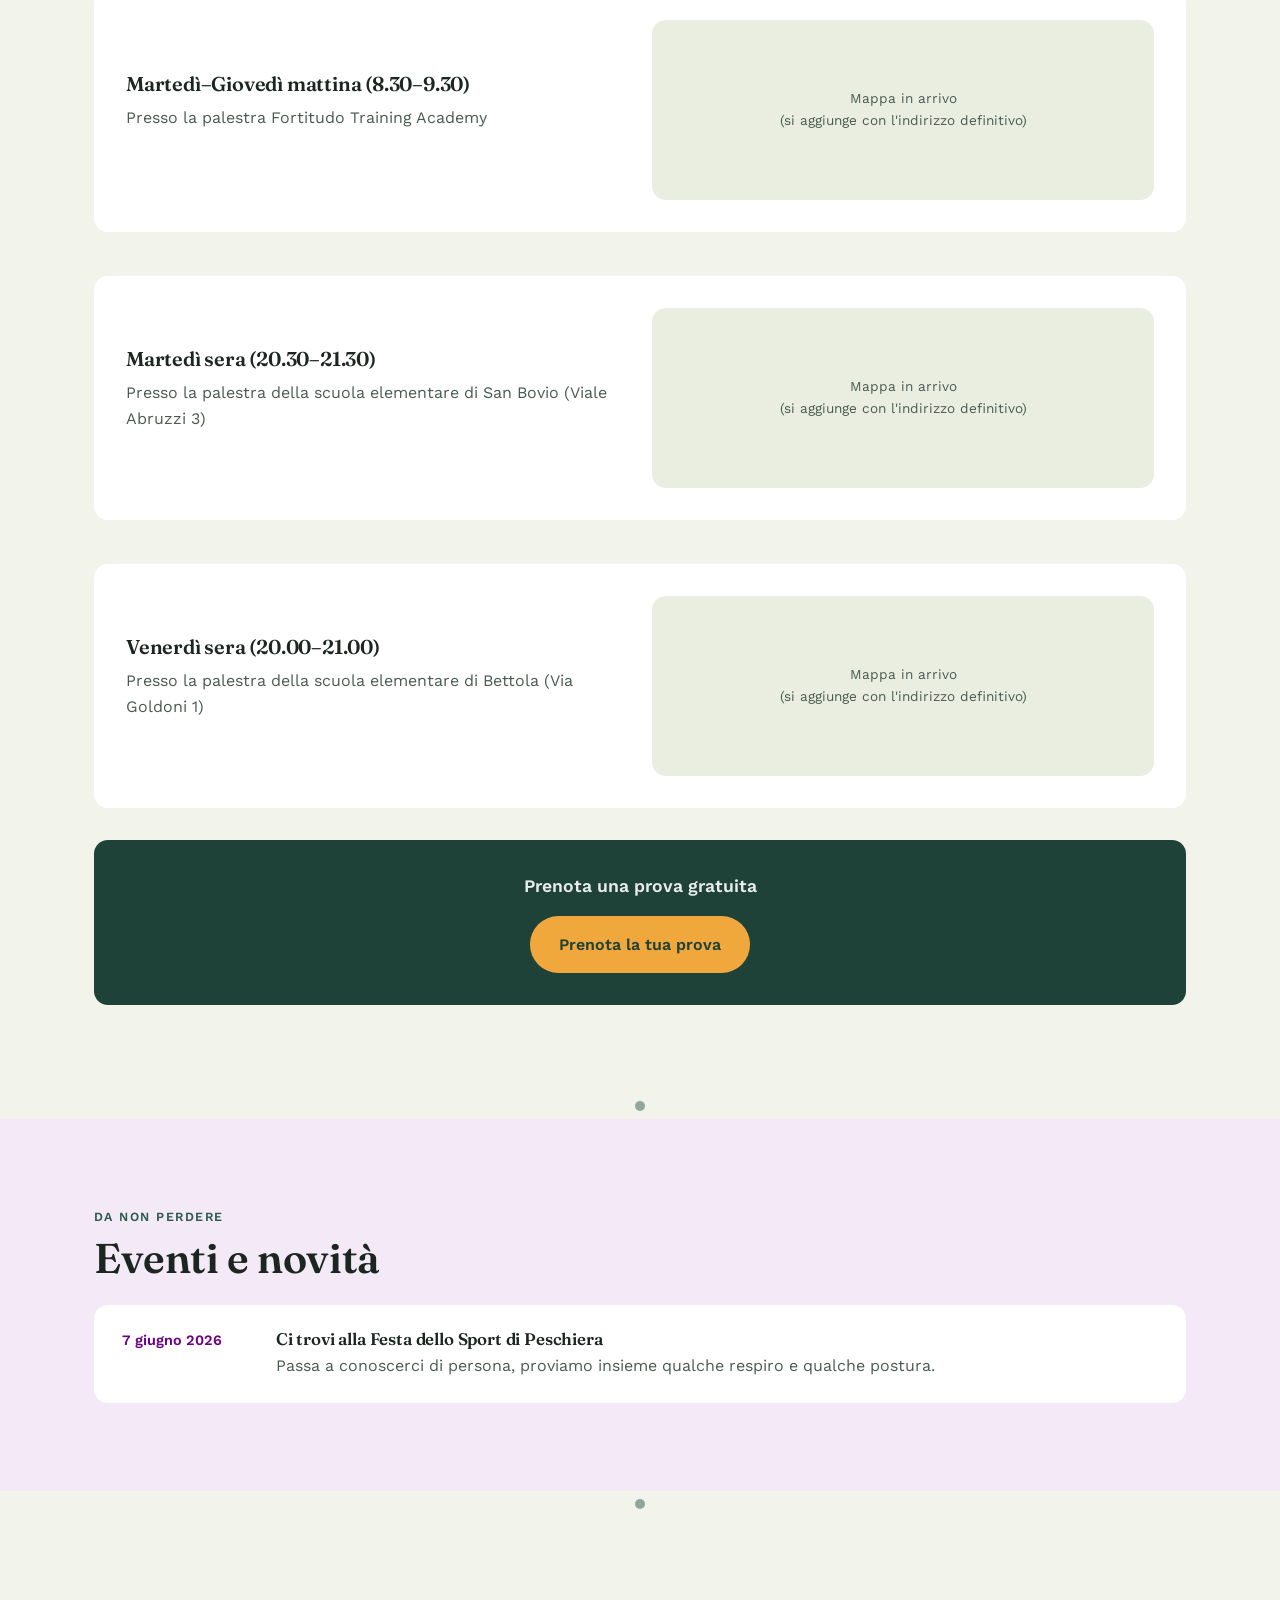
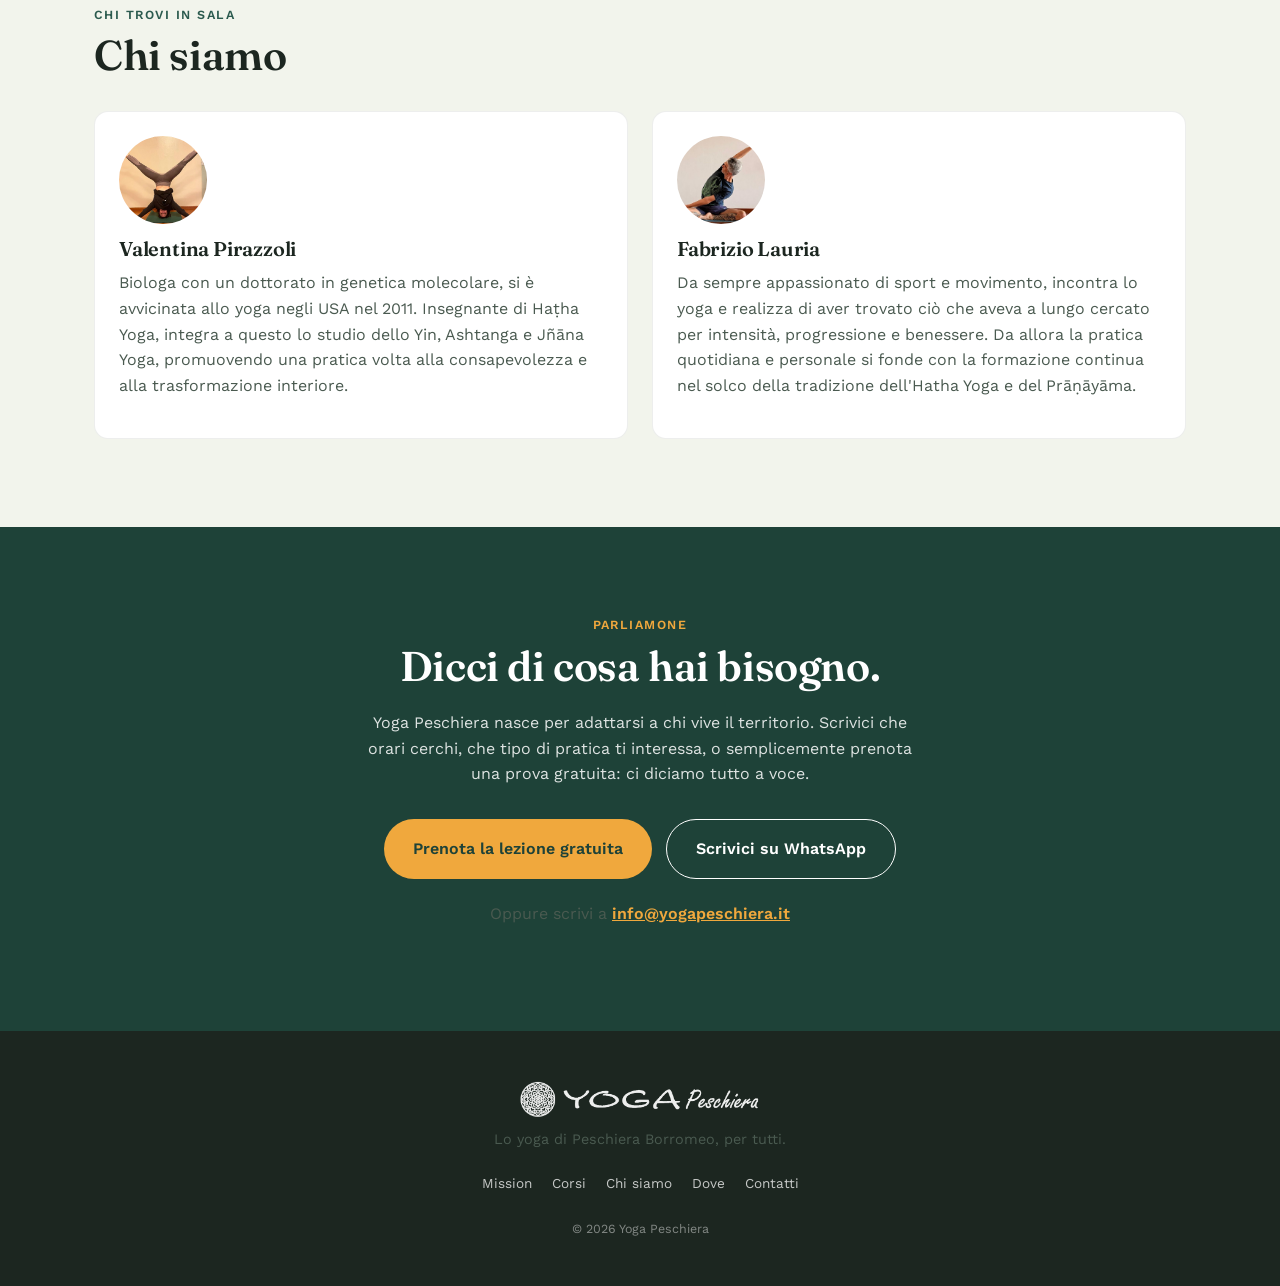
==== commit d39a18fb: "Update index.html" ====
--- a/index.html
+++ b/index.html
@@ -24,10 +24,11 @@
 
     <nav class="main-nav" id="main-nav">
       <a href="#mission">Mission</a>
+      <a href="#atmosfera">Atmosfera</a>
       <a href="#corsi">Corsi</a>
       <a href="#news">News</a>
       <a href="#chi-siamo">Chi siamo</a>
-      <a href="#atmosfera">Atmosfera</a>
+      <a href="#dove">Dove</a>
       <a href="#contatti">Contatti</a>
     </nav>
 
@@ -91,11 +92,11 @@
             </p>
             <p>
              Vogliamo portare lo yoga in tutte le sue forme nel territorio peschierese. Un'offerta pensata per chi a Peschiera e dintorni ci abita, ma per chi ci passa rientrando dall'ufficio e ha bisogno di un posto dove fermarsi e prendersi un po' cura di sé.
-            </p>
           </div>
           <div class="mission-highlight">
             <p class="mission-quote">
-              "Il nostro impegno è offrire classi yoga adatte a chiunque. In sicurezza, ma con il giusto livello di impegno!"
+              "Il nostro impegno è offrire classi yoga adatte a chiunque. In sicurezza, ma con il giusto livello di impegno!
+            </p>."
             </p>
           </div>
         </div>
@@ -175,4 +176,33 @@
         </p>
         <div class="contatti-actions">
           <a href="#" class="btn btn-primary btn-lg" id="ctaPrenota2">Prenota la lezione gratuita</a>
-          <a href="#" class="btn
+          <a href="#" class="btn btn-outline btn-lg" id="ctaWhatsapp2">Scrivici su WhatsApp</a>
+        </div>
+        <p class="contatti-email">
+          Oppure scrivi a <a id="ctaEmail" href="#">info@yogapeschiera.it</a>
+        </p>
+      </div>
+    </section>
+  </div>
+
+</main>
+
+<!-- ============ FOOTER (fisso, non riordinabile) ============ -->
+<footer class="site-footer">
+  <div class="footer-inner">
+    <p class="footer-logo"><img src="images/brand/logo-orizzontale.png" alt="Yoga Peschiera"></p>
+    <p class="footer-tagline">Lo yoga di Peschiera Borromeo, per tutti.</p>
+    <nav class="footer-nav">
+      <a href="#mission">Mission</a>
+      <a href="#corsi">Corsi</a>
+      <a href="#chi-siamo">Chi siamo</a>
+      <a href="#dove">Dove</a>
+      <a href="#contatti">Contatti</a>
+    </nav>
+    <p class="footer-copy">© <span id="footerYear"></span> Yoga Peschiera</p>
+  </div>
+</footer>
+
+<script src="js/main.js"></script>
+</body>
+</html>
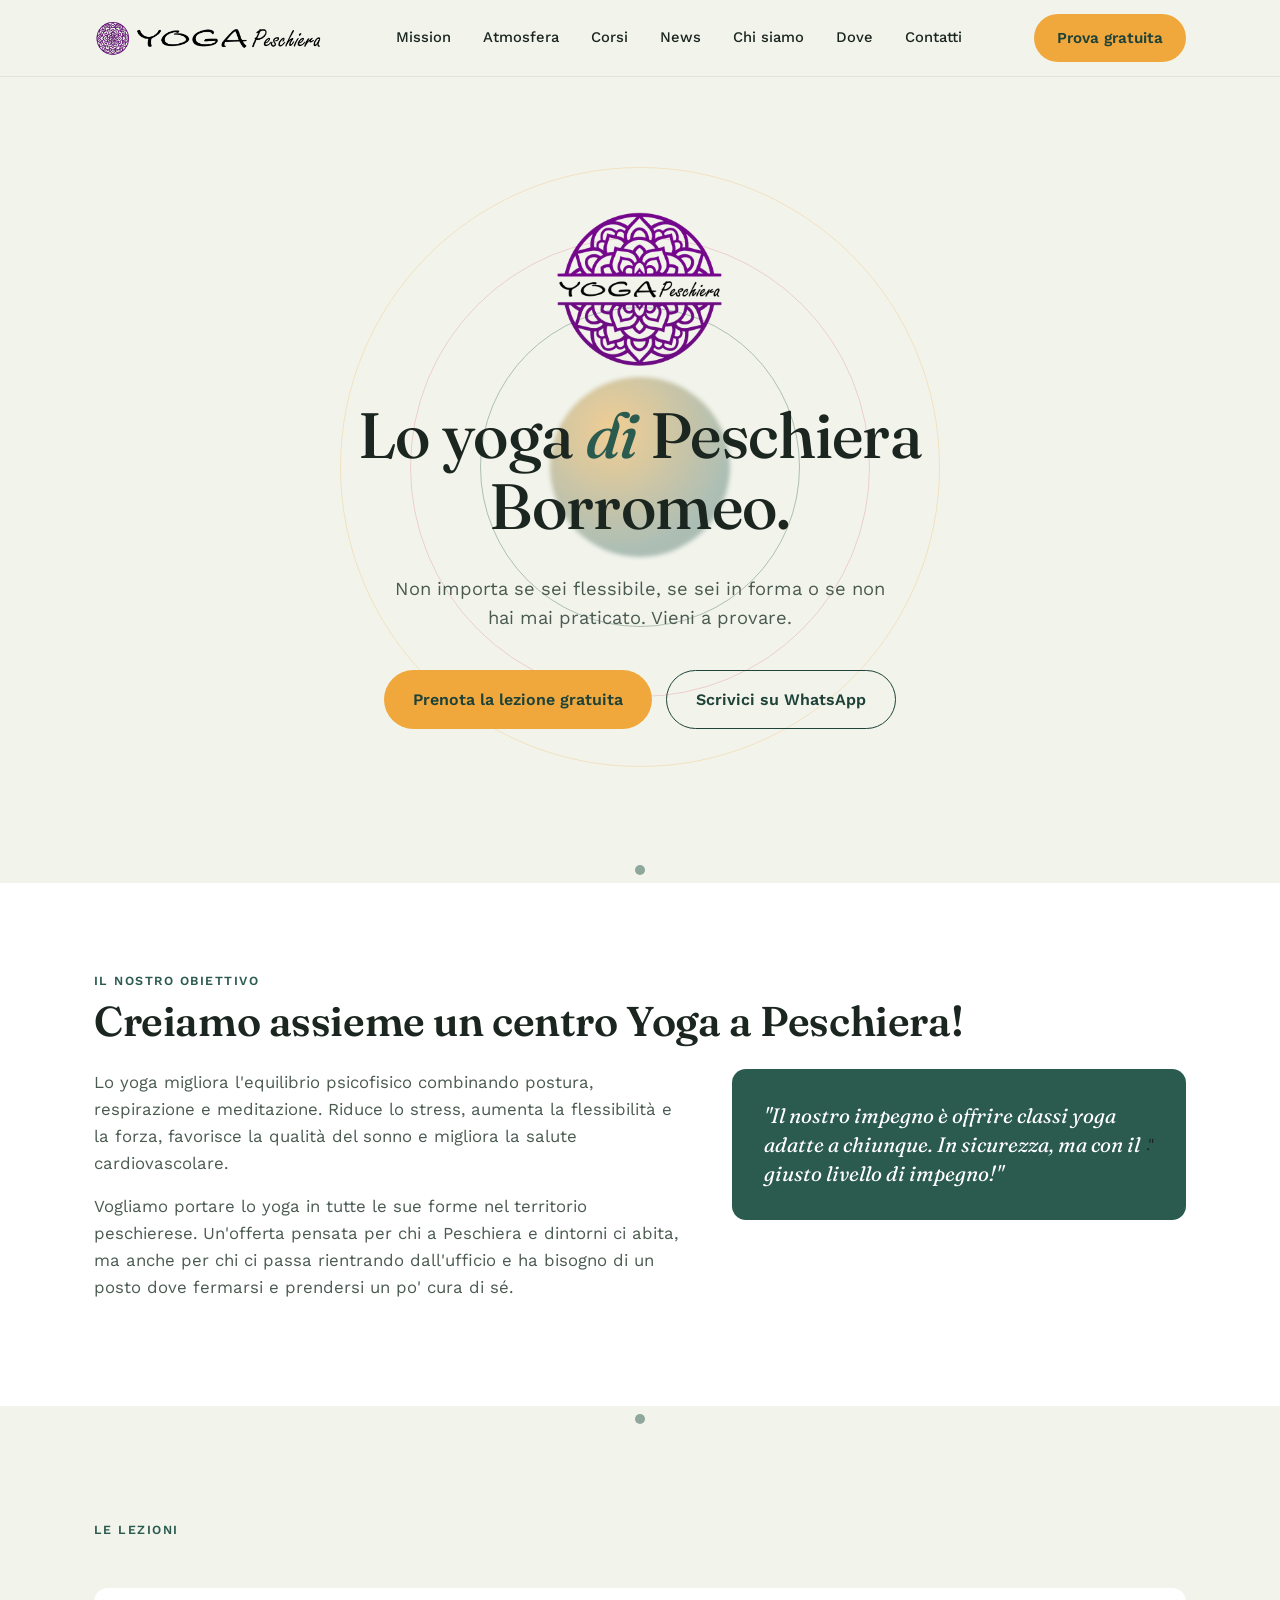
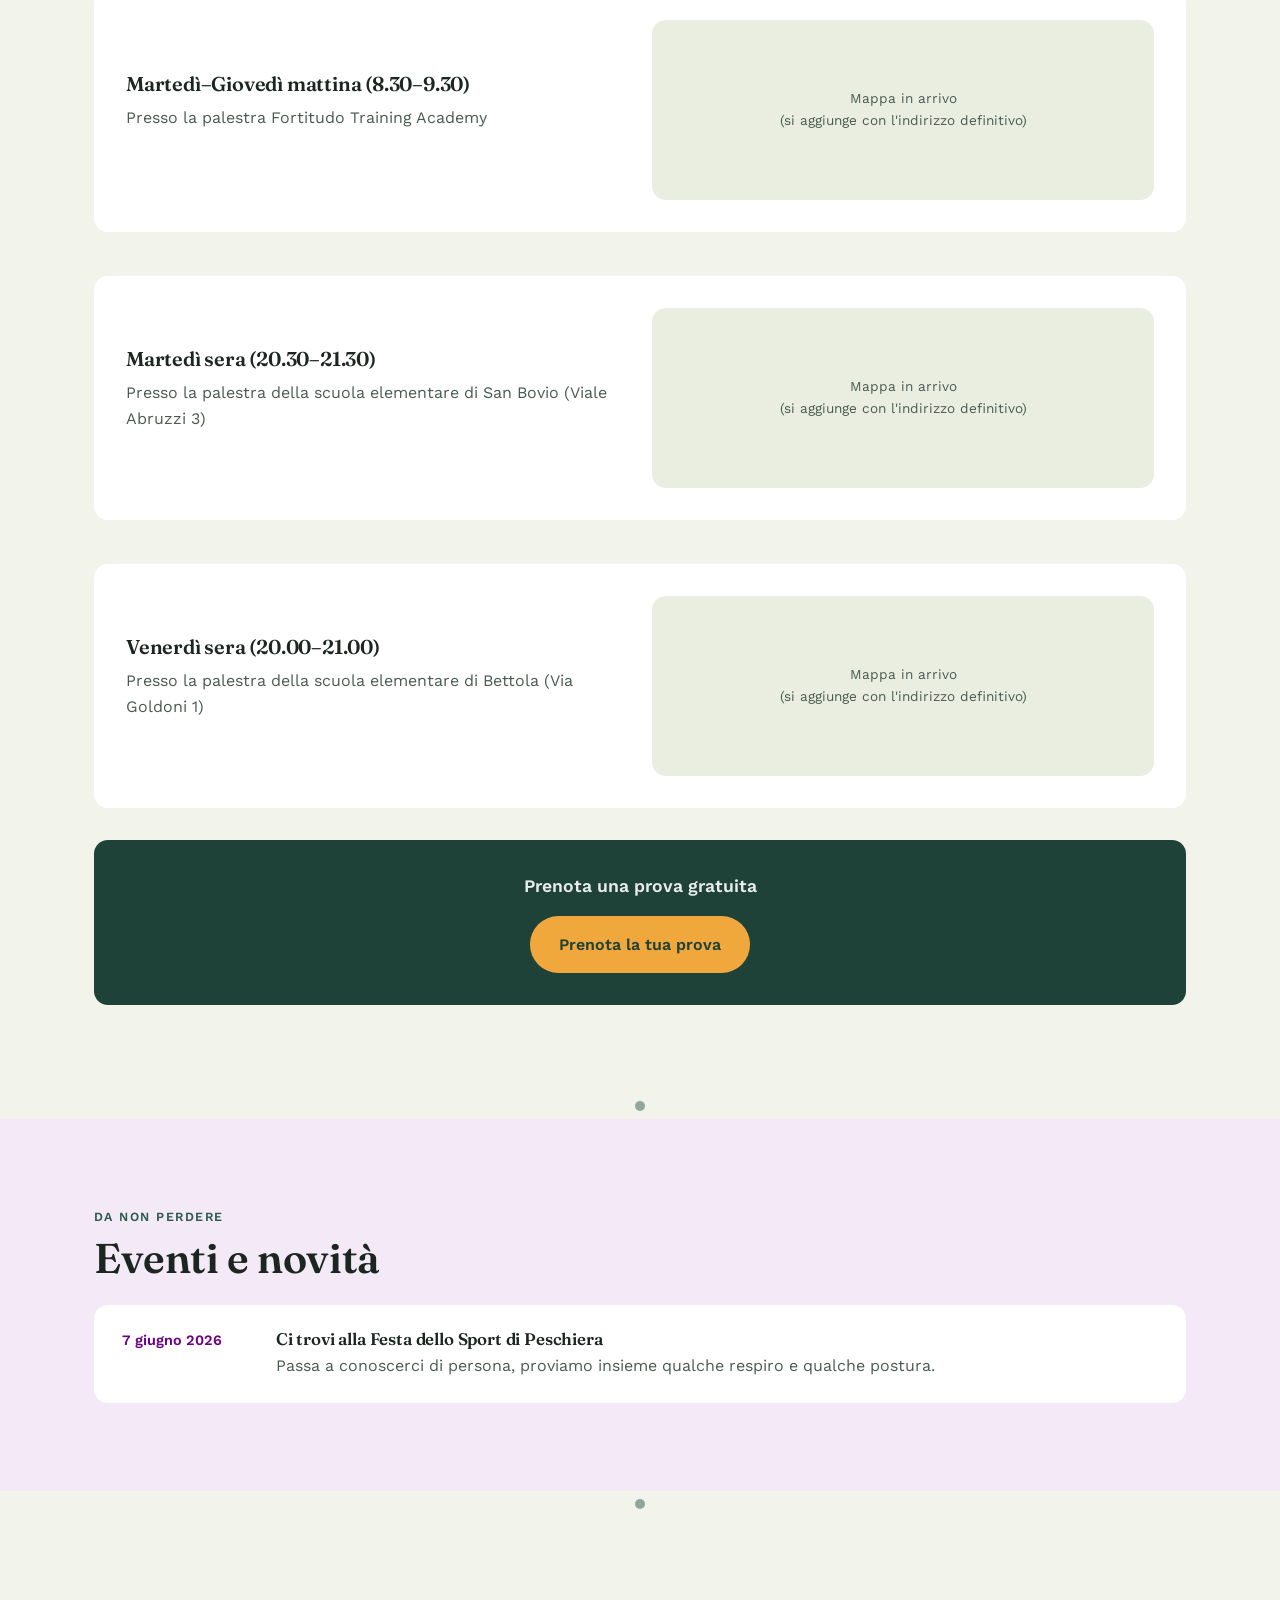
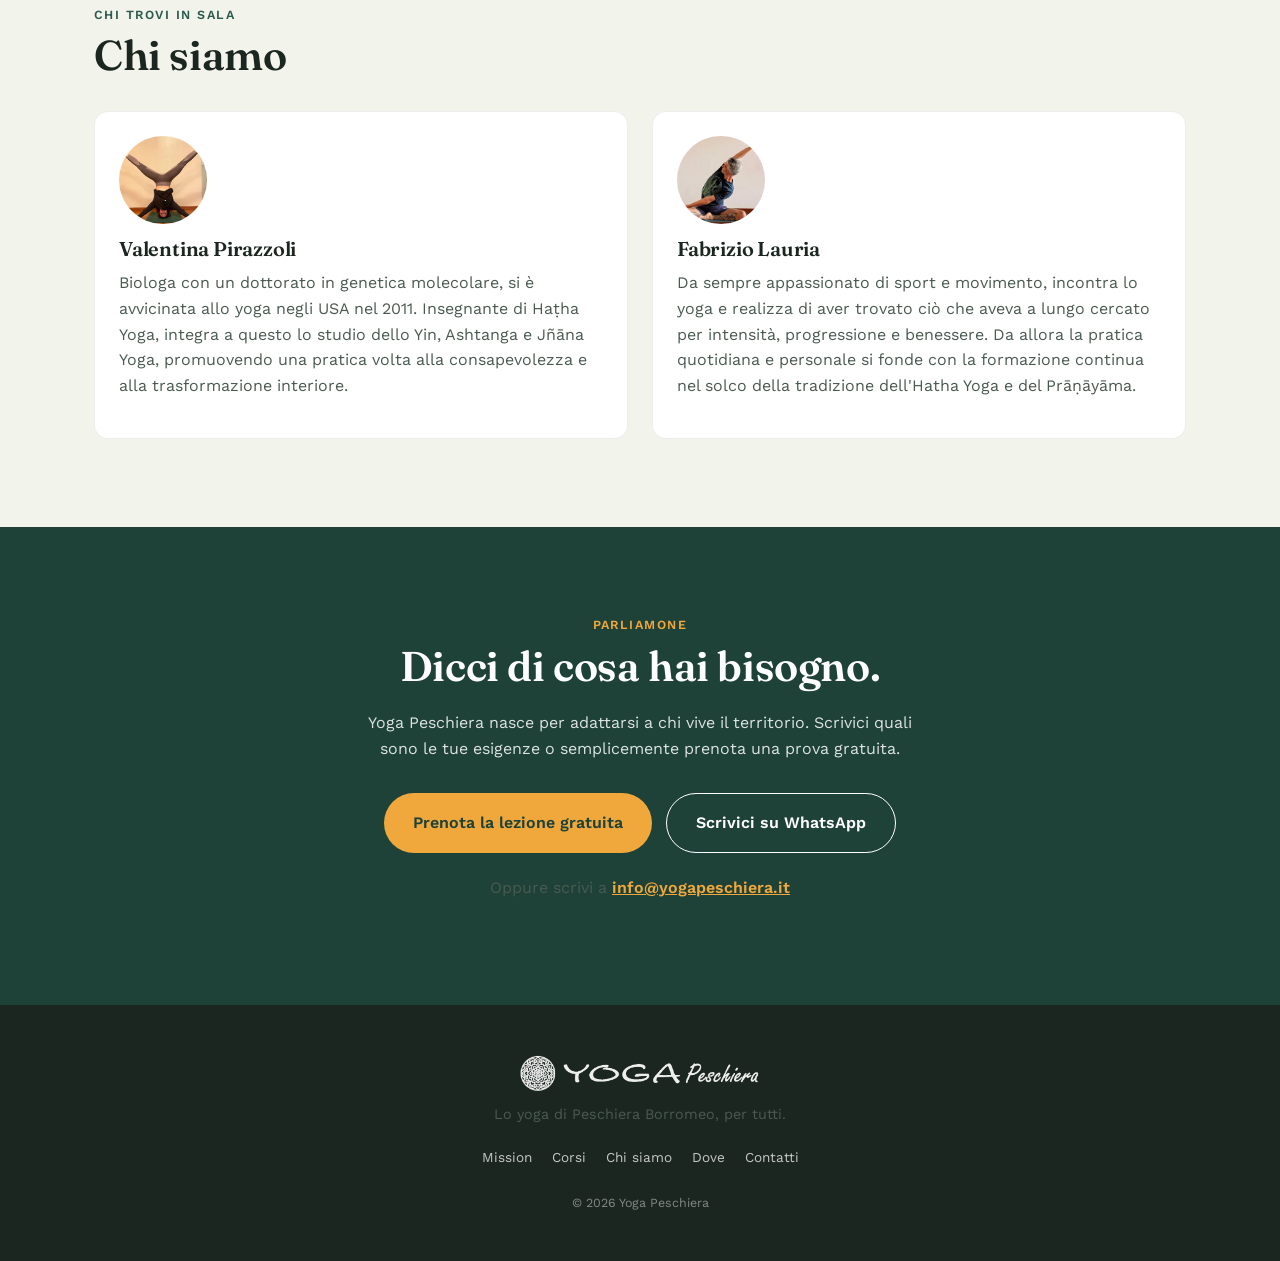
==== commit ac534e6f: "Update index.html" ====
--- a/index.html
+++ b/index.html
@@ -91,11 +91,11 @@
               Lo yoga migliora l'equilibrio psicofisico combinando postura, respirazione e meditazione. Riduce lo stress, aumenta la flessibilità e la forza, favorisce la qualità del sonno e migliora la salute cardiovascolare.
             </p>
             <p>
-             Vogliamo portare lo yoga in tutte le sue forme nel territorio peschierese. Un'offerta pensata per chi a Peschiera e dintorni ci abita, ma per chi ci passa rientrando dall'ufficio e ha bisogno di un posto dove fermarsi e prendersi un po' cura di sé.
+             Vogliamo portare lo yoga in tutte le sue forme nel territorio peschierese. Un'offerta pensata per chi a Peschiera e dintorni ci abita, ma anche per chi ci passa rientrando dall'ufficio e ha bisogno di un posto dove fermarsi e prendersi un po' cura di sé.
           </div>
           <div class="mission-highlight">
             <p class="mission-quote">
-              "Il nostro impegno è offrire classi yoga adatte a chiunque. In sicurezza, ma con il giusto livello di impegno!
+              "Il nostro impegno è offrire classi yoga adatte a chiunque. In sicurezza, ma con il giusto livello di impegno!"
             </p>."
             </p>
           </div>
@@ -170,9 +170,7 @@
         <p class="eyebrow">Parliamone</p>
         <h2>Dicci di cosa hai bisogno.</h2>
         <p class="contatti-lead">
-          Yoga Peschiera nasce per adattarsi a chi vive il territorio. Scrivici che orari cerchi, che tipo di pratica ti
-          interessa, o semplicemente prenota una prova gratuita: ci diciamo
-          tutto a voce.
+          Yoga Peschiera nasce per adattarsi a chi vive il territorio. Scrivici quali sono le tue esigenze o semplicemente prenota una prova gratuita.
         </p>
         <div class="contatti-actions">
           <a href="#" class="btn btn-primary btn-lg" id="ctaPrenota2">Prenota la lezione gratuita</a>
